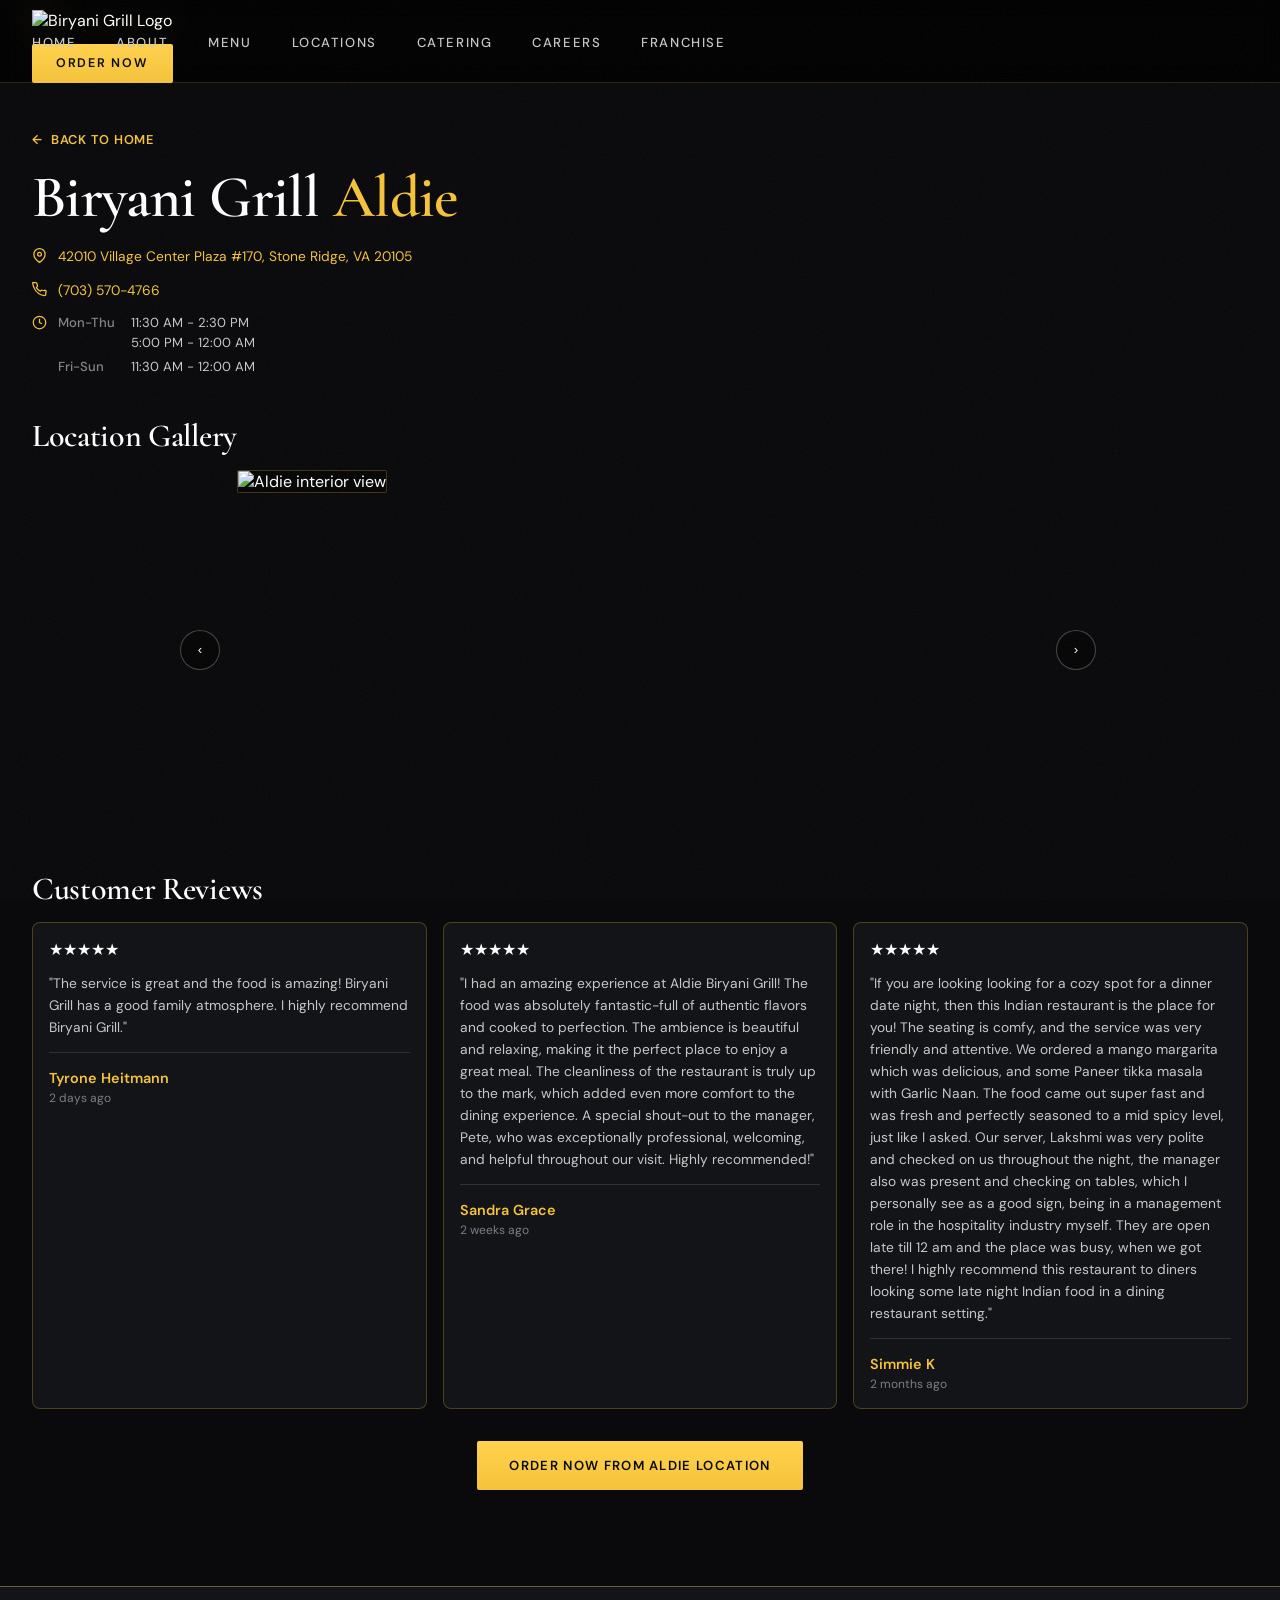
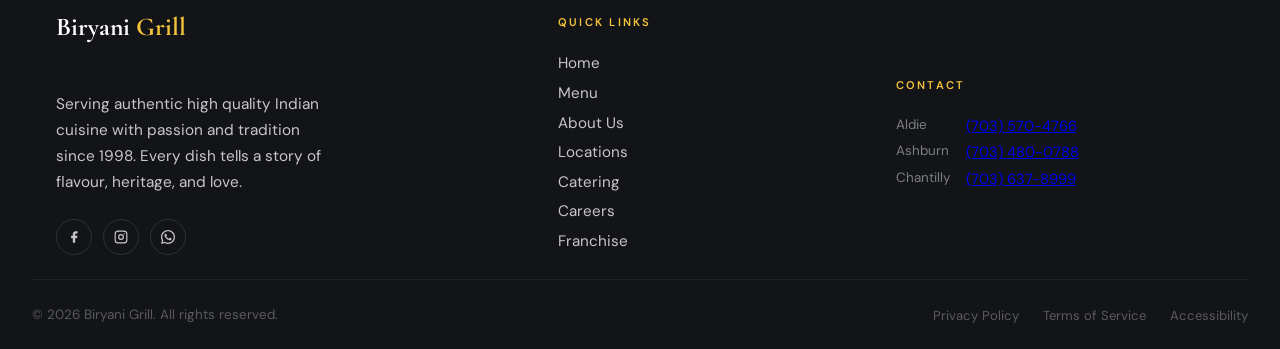
==== aldie.html @ 5bc9c01f "Add new HTML pages for About Us, Aldie, Ashburn, Chantilly, Careers, Franchise, and updated Catering" ====
<!DOCTYPE html>
<html lang="en">

<head>
  <meta charset="UTF-8" />
  <meta name="viewport" content="width=device-width, initial-scale=1.0" />
  <title>Biryani Grill Aldie | Stone Ridge, VA</title>
  <meta name="description"
    content="Visit Biryani Grill Aldie at Stone Ridge, VA. Hours, phone, gallery, and guest reviews for authentic halal Indian biryani and tandoor specialties." />

  <!-- Open Graph -->
  <meta property="og:title" content="Biryani Grill Aldie | Stone Ridge, VA" />
  <meta property="og:description"
    content="Visit Biryani Grill Aldie at Stone Ridge, VA. Hours, phone, gallery, and guest reviews for authentic halal Indian biryani and tandoor specialties." />
  <meta property="og:type" content="website" />
  <meta property="og:image"
    content="https://quseprdus1.blob.core.windows.net/kora-business-images/user-media/e6f0d2d3-84e2-43df-84f0-ff2c4bc6a031/de8c94d8-887e-4625-825f-ec262dbc28df/1777052413_bgb3vu.jpg" />
  <meta property="og:url" content="https://biryanigrill.com/aldie.html" />
  <meta property="og:site_name" content="Biryani Grill" />
  <meta property="og:locale" content="en_US" />

  <!-- Twitter -->
  <meta name="twitter:card" content="summary_large_image" />
  <meta name="twitter:title" content="Biryani Grill Aldie | Stone Ridge, VA" />
  <meta name="twitter:description"
    content="Biryani Grill Aldie — hours, phone, gallery, and reviews. Authentic halal Indian cuisine in Stone Ridge, VA." />
  <meta name="twitter:image"
    content="https://quseprdus1.blob.core.windows.net/kora-business-images/user-media/e6f0d2d3-84e2-43df-84f0-ff2c4bc6a031/de8c94d8-887e-4625-825f-ec262dbc28df/1777052413_bgb3vu.jpg" />

  <!-- Favicon (Kora media) -->
  <link rel="icon" type="image/webp"
    href="https://quseprdus1.blob.core.windows.net/kora-business-images/user-media/e6f0d2d3-84e2-43df-84f0-ff2c4bc6a031/de8c94d8-887e-4625-825f-ec262dbc28df/1777050731_bhnup9.webp" />
  <link rel="shortcut icon"
    href="https://quseprdus1.blob.core.windows.net/kora-business-images/user-media/e6f0d2d3-84e2-43df-84f0-ff2c4bc6a031/de8c94d8-887e-4625-825f-ec262dbc28df/1777050731_bhnup9.webp" />
  <link rel="apple-touch-icon"
    href="https://quseprdus1.blob.core.windows.net/kora-business-images/user-media/e6f0d2d3-84e2-43df-84f0-ff2c4bc6a031/de8c94d8-887e-4625-825f-ec262dbc28df/1777050731_bhnup9.webp" />

  <link rel="canonical" href="https://biryanigrill.com/aldie.html" />

  <link rel="preload" as="image"
    href="https://quseprdus1.blob.core.windows.net/kora-business-images/user-media/e6f0d2d3-84e2-43df-84f0-ff2c4bc6a031/de8c94d8-887e-4625-825f-ec262dbc28df/1777052413_bgb3vu.jpg" />

  <script type="application/ld+json">
  {
    "@context": "https://schema.org",
    "@type": "Restaurant",
    "name": "Biryani Grill — Aldie",
    "url": "https://biryanigrill.com/aldie.html",
    "description": "Welcome to Biryani Grill, where tradition meets taste! We are passionate about bringing the rich, diverse flavors of India to your table. Every dish is crafted with authentic spices, fresh ingredients, and a touch of love.",
    "image": "https://quseprdus1.blob.core.windows.net/kora-business-images/user-media/e6f0d2d3-84e2-43df-84f0-ff2c4bc6a031/de8c94d8-887e-4625-825f-ec262dbc28df/1777052413_bgb3vu.jpg",
    "telephone": "+1-703-570-4766",
    "address": {
      "@type": "PostalAddress",
      "streetAddress": "42010 Village Center Plaza #170",
      "addressLocality": "Stone Ridge",
      "addressRegion": "VA",
      "postalCode": "20105",
      "addressCountry": "US"
    },
    "openingHours": ["Mo-Th 11:30-14:30", "Mo-Th 17:00-00:00", "Fr-Su 11:30-00:00"],
    "servesCuisine": "Indian",
    "priceRange": "$$"
  }
  </script>

  <link rel="stylesheet" href="styles.css" />
  <script src="https://cdn.tailwindcss.com"></script>
  <script>
    tailwind.config = {
      corePlugins: { preflight: false },
      theme: { extend: {} }
    }
  </script>
</head>

<body>
  <script src="js/components.js"></script>
  <div id="page-wrapper">
    <main>
      <section class="section location-page">
        <div class="container">
          <a class="location-back-link" href="/index.html#locations">Back to Home</a>
          <h1 class="location-page-title">Biryani Grill <em>Aldie</em></h1>
          <div class="location-meta-list">
            <div class="location-detail">
              <svg viewBox="0 0 24 24" fill="none" stroke="currentColor" stroke-width="2">
                <path d="M21 10c0 7-9 13-9 13s-9-6-9-13a9 9 0 0118 0z" />
                <circle cx="12" cy="10" r="3" />
              </svg>
              <div class="location-detail-text"><a
                  href="https://www.google.com/maps/search/?api=1&query=Aldie%20Biryani%20Grill" target="_blank"
                  rel="noopener">42010 Village Center Plaza #170, Stone Ridge, VA 20105</a></div>
            </div>
            <div class="location-detail">
              <svg viewBox="0 0 24 24" fill="none" stroke="currentColor" stroke-width="2">
                <path
                  d="M22 16.92v3a2 2 0 01-2.18 2 19.79 19.79 0 01-8.63-3.07A19.5 19.5 0 013.07 8.63 19.79 19.79 0 011 1.18 2 2 0 012.96 1h3a2 2 0 012 1.72c.127.96.361 1.903.7 2.81a2 2 0 01-.45 2.11L7.09 8.91a16 16 0 006 6l1.27-1.27a2 2 0 012.11-.45c.907.339 1.85.573 2.81.7A2 2 0 0122 16.92z" />
              </svg>
              <div class="location-detail-text"><a href="tel:7035704766">(703) 570-4766</a></div>
            </div>
            <div class="location-detail">
              <svg viewBox="0 0 24 24" fill="none" stroke="currentColor" stroke-width="2">
                <circle cx="12" cy="12" r="10" />
                <polyline points="12 6 12 12 16 14" />
              </svg>
              <div class="location-detail-text">
                <div class="hours-grid">
                  <span class="day">Mon-Thu</span><span>11:30 AM - 2:30 PM<br>5:00 PM - 12:00 AM</span>
                  <span class="day">Fri-Sun</span><span>11:30 AM - 12:00 AM</span>
                </div>
              </div>
            </div>
          </div>

          <h2 class="location-section-title">Location Gallery</h2>
          <div class="location-gallery" data-gallery>
            <button class="gallery-nav prev" type="button" aria-label="Previous image">‹</button>
            <div class="gallery-track-wrap">
              <div class="gallery-track">
                <div class="gallery-slide active"><img
                    src="https://quseprdus1.blob.core.windows.net/kora-business-images/user-media/e6f0d2d3-84e2-43df-84f0-ff2c4bc6a031/de8c94d8-887e-4625-825f-ec262dbc28df/1777052413_bgb3vu.jpg"
                    alt="Aldie interior view" loading="lazy" /></div>
                <div class="gallery-slide"><img
                    src="https://quseprdus1.blob.core.windows.net/kora-business-images/user-media/e6f0d2d3-84e2-43df-84f0-ff2c4bc6a031/de8c94d8-887e-4625-825f-ec262dbc28df/1777052406_7d4lsf.jpg"
                    alt="Aldie dining area" loading="lazy" />
                </div>
                <div class="gallery-slide"><img
                    src="https://quseprdus1.blob.core.windows.net/kora-business-images/user-media/e6f0d2d3-84e2-43df-84f0-ff2c4bc6a031/de8c94d8-887e-4625-825f-ec262dbc28df/1777052421_0z4t0c.jpg"
                    alt="Aldie signature dish" loading="lazy" /></div>
              </div>
            </div>
            <button class="gallery-nav next" type="button" aria-label="Next image">›</button>
          </div>

          <h2 class="location-section-title">Customer Reviews</h2>
          <div class="location-testimonials-grid">
            <article class="location-testimonial-card">
              <div class="testimonial-stars">★★★★★</div>
              <p>"The service is great and the food is amazing! Biryani Grill has a good family atmosphere. I highly
                recommend Biryani Grill."</p>
              <div class="location-reviewer">Tyrone Heitmann</div>
              <div class="location-review-time">2 days ago</div>
            </article>
            <article class="location-testimonial-card">
              <div class="testimonial-stars">★★★★★</div>
              <p>"I had an amazing experience at Aldie Biryani Grill! The food was absolutely fantastic-full of
                authentic flavors and cooked to perfection. The ambience is beautiful and relaxing, making it the
                perfect place to enjoy a great meal. The cleanliness of the restaurant is truly up to the mark, which
                added even more comfort to the dining experience. A special shout-out to the manager, Pete, who was
                exceptionally professional, welcoming, and helpful throughout our visit. Highly recommended!"</p>
              <div class="location-reviewer">Sandra Grace</div>
              <div class="location-review-time">2 weeks ago</div>
            </article>
            <article class="location-testimonial-card">
              <div class="testimonial-stars">★★★★★</div>
              <p>"If you are looking looking for a cozy spot for a dinner date night, then this Indian restaurant is the
                place for you! The seating is comfy, and the service was very friendly and attentive. We ordered a mango
                margarita which was delicious, and some Paneer tikka masala with Garlic Naan. The food came out super
                fast and was fresh and perfectly seasoned to a mid spicy level, just like I asked. Our server, Lakshmi
                was very polite and checked on us throughout the night, the manager also was present and checking on
                tables, which I personally see as a good sign, being in a management role in the hospitality industry
                myself. They are open late till 12 am and the place was busy, when we got there! I highly recommend this
                restaurant to diners looking some late night Indian food in a dining restaurant setting."</p>
              <div class="location-reviewer">Simmie K</div>
              <div class="location-review-time">2 months ago</div>
            </article>
          </div>

          <div class="location-cta-wrap">
            <a href="https://aldie.biryanigrill.com/" target="_blank" rel="noopener" class="btn-primary">Order Now from
              Aldie Location</a>
          </div>
        </div>
      </section>
    </main>
  </div>
  <script src="js/main.js"></script>
</body>

</html>
---- styles.css ----
@import url('https://fonts.googleapis.com/css2?family=Cormorant+Garamond:ital,wght@0,300;0,400;0,500;0,600;0,700;1,400;1,600&family=DM+Sans:wght@300;400;500;600&family=Playfair+Display:ital,wght@0,700;1,500&display=swap');

/* ---- CSS Variables ---- */
:root {
  --gold: #F5C33B;
  --gold-light: #FFDB6B;
  --gold-dark: #D7A62E;
  --black: #0A0A0C;
  --black-2: #131417;
  --black-3: #1A1C20;
  --black-4: #222222;
  --black-5: #2D2D2D;
  --white: #FFFFFF;
  --white-muted: #C7C7C7;
  --white-dim: rgba(255, 255, 255, 0.12);
  --overlay: rgba(10, 10, 10, 0.72);
  --font-display: 'Cormorant Garamond', serif;
  --font-body: 'DM Sans', sans-serif;
  --transition: 0.35s cubic-bezier(0.4, 0, 0.2, 1);
  --transition-slow: 0.6s cubic-bezier(0.4, 0, 0.2, 1);
  --border-gold: 1px solid rgba(245, 195, 59, 0.25);
  --shadow-gold: 0 0 40px rgba(245, 195, 59, 0.15);
  --shadow-deep: 0 20px 60px rgba(0, 0, 0, 0.6);
}

/* ---- Base Reset ---- */
*,
*::before,
*::after {
  box-sizing: border-box;
  margin: 0;
  padding: 0;
}

html {
  scroll-behavior: smooth;
}

body {
  font-family: var(--font-body);
  background-color: var(--black);
  color: var(--white);
  overflow-x: hidden;
  -webkit-font-smoothing: antialiased;
}

/* ---- Typography ---- */
.font-display {
  font-family: var(--font-display);
}

h1,
h2,
h3,
.display {
  font-family: var(--font-display);
  font-weight: 600;
  line-height: 1.1;
  letter-spacing: -0.01em;
}

/* ---- Scrollbar ---- */
::-webkit-scrollbar {
  width: 5px;
}

::-webkit-scrollbar-track {
  background: var(--black-2);
}

::-webkit-scrollbar-thumb {
  background: var(--gold-dark);
  border-radius: 10px;
}

/* ---- Selection ---- */
::selection {
  background: var(--gold);
  color: var(--black);
}

/* ---- Grain Texture Overlay ---- */
.grain::after {
  content: '';
  position: fixed;
  inset: 0;
  pointer-events: none;
  z-index: 9999;
  opacity: 0.03;
  background-image: url("data:image/svg+xml,%3Csvg viewBox='0 0 512 512' xmlns='http://www.w3.org/2000/svg'%3E%3Cfilter id='noise'%3E%3CfeTurbulence type='fractalNoise' baseFrequency='0.85' numOctaves='4' stitchTiles='stitch'/%3E%3C/filter%3E%3Crect width='100%25' height='100%25' filter='url(%23noise)'/%3E%3C/svg%3E");
}

/* ---- Navigation ---- */
#navbar {
  position: fixed;
  top: 0;
  left: 0;
  right: 0;
  z-index: 1000;
  background: rgba(0, 0, 0, 0.8);
  border-bottom: 1px solid rgba(245, 195, 59, 0.18);
  backdrop-filter: blur(10px);
  -webkit-backdrop-filter: blur(10px);
  transition: background 0.4s ease, box-shadow 0.4s ease, border-color 0.4s ease;
}

body.scrolled #navbar {
  background: rgba(0, 0, 0, 0.92);
  box-shadow: 0 12px 24px rgba(0, 0, 0, 0.35);
  border-color: rgba(245, 195, 59, 0.3);
}

#navbar .header-inner {
  transition: padding 0.35s ease;
  padding-top: 0.6rem;
  padding-bottom: 0.6rem;
}

body.scrolled #navbar .header-inner {
  padding-top: 0.38rem;
  padding-bottom: 0.38rem;
}

.nav-logo {
  text-decoration: none;
  color: var(--white);
}

.nav-logo img,
.brand-logo {
  height: 5rem;
  width: auto;
  filter: drop-shadow(0 0 14px rgba(245, 195, 59, 0.15));
  transition: height 0.35s ease, transform 0.35s ease, filter 0.35s ease;
}

.nav-logo:hover img {
  transform: scale(1.03);
}

body.scrolled #navbar .nav-logo img,
body.scrolled #navbar .brand-logo {
  height: 3.45rem;
}

.nav-links {
  display: flex;
  align-items: center;
  gap: 2.5rem;
  list-style: none;
}

.nav-links a {
  font-family: var(--font-body);
  font-size: 0.82rem;
  font-weight: 500;
  letter-spacing: 0.12em;
  text-transform: uppercase;
  color: var(--white-muted);
  text-decoration: none;
  position: relative;
  transition: color var(--transition);
}

.nav-links a::after {
  content: '';
  position: absolute;
  bottom: -4px;
  left: 0;
  width: 0;
  height: 1px;
  background: var(--gold);
  transition: width var(--transition);
}

.nav-links a:hover,
.nav-links a.active {
  color: var(--white);
}

.nav-links a:hover::after,
.nav-links a.active::after {
  width: 100%;
}

.btn-order {
  background: linear-gradient(180deg, #FFD24D, var(--gold));
  color: var(--black);
  font-family: var(--font-body);
  font-size: 0.78rem;
  font-weight: 600;
  letter-spacing: 0.14em;
  text-transform: uppercase;
  padding: 0.7rem 1.5rem;
  border-radius: 2px;
  text-decoration: none;
  border: none;
  cursor: none;
  transition: all var(--transition);
  white-space: nowrap;
}

.btn-order:hover {
  background: linear-gradient(180deg, #FFE279, var(--gold-light));
  transform: translateY(-1px);
  box-shadow: 0 8px 24px rgba(245, 195, 59, 0.3);
}

/* Mobile Menu Toggle */
.nav-hamburger {
  display: none;
  flex-direction: column;
  gap: 5px;
  cursor: none;
  padding: 4px;
  background: none;
  border: none;
}

.nav-hamburger span {
  display: block;
  width: 24px;
  height: 1.5px;
  background: var(--white);
  transition: all var(--transition);
}

.nav-hamburger.open span:nth-child(1) {
  transform: translateY(6.5px) rotate(45deg);
}

.nav-hamburger.open span:nth-child(2) {
  opacity: 0;
}

.nav-hamburger.open span:nth-child(3) {
  transform: translateY(-6.5px) rotate(-45deg);
}

/* Mobile Drawer */
.mobile-drawer {
  position: fixed;
  top: 0;
  right: -100%;
  width: min(360px, 100%);
  height: 100dvh;
  background: var(--black-2);
  border-left: var(--border-gold);
  z-index: 999;
  transition: right var(--transition-slow);
  display: flex;
  flex-direction: column;
  padding: 6rem 2.5rem 2.5rem;
  gap: 0.2rem;
}

.mobile-drawer.open {
  right: 0;
}

.mobile-drawer .mobile-drawer-link {
  font-family: var(--font-display);
  font-size: 2rem;
  font-weight: 500;
  color: var(--white-muted);
  text-decoration: none;
  padding: 0.5rem 0;
  border-bottom: 1px solid rgba(255, 255, 255, 0.05);
  transition: color var(--transition), padding-left var(--transition);
}

.mobile-drawer .mobile-drawer-link:hover {
  color: var(--gold);
  padding-left: 0.5rem;
}

.mobile-drawer-cta {
  display: inline-flex;
  align-items: center;
  justify-content: center;
  width: 100%;
  padding: 0.75rem 1.5rem;
  border-bottom: none;
  font-family: var(--font-body);
  font-size: 0.78rem;
  font-weight: 600;
  letter-spacing: 0.14em;
  text-transform: uppercase;
  color: var(--black);
}

.mobile-drawer .mobile-drawer-cta {
  display: inline-flex !important;
}

.drawer-overlay {
  position: fixed;
  inset: 0;
  background: rgba(0, 0, 0, 0.7);
  z-index: 998;
  opacity: 0;
  pointer-events: none;
  transition: opacity var(--transition);
  backdrop-filter: blur(4px);
}

.drawer-overlay.open {
  opacity: 1;
  pointer-events: all;
}

/* ---- Buttons ---- */
.btn-primary {
  display: inline-flex;
  align-items: center;
  gap: 0.6rem;
  background: linear-gradient(180deg, #FFD24D, var(--gold));
  color: var(--black);
  font-family: var(--font-body);
  font-size: 0.82rem;
  font-weight: 600;
  letter-spacing: 0.1em;
  text-transform: uppercase;
  padding: 1rem 2rem;
  border-radius: 2px;
  text-decoration: none;
  border: none;
  cursor: none;
  transition: all var(--transition);
  position: relative;
  overflow: hidden;
}

.btn-primary::before {
  content: '';
  position: absolute;
  top: 0;
  left: -100%;
  width: 100%;
  height: 100%;
  background: linear-gradient(90deg, transparent, rgba(255, 255, 255, 0.15), transparent);
  transition: left 0.5s ease;
}

.btn-primary:hover::before {
  left: 100%;
}

.btn-primary:hover {
  background: linear-gradient(180deg, #FFE279, var(--gold-light));
  transform: translateY(-2px);
  box-shadow: 0 12px 30px rgba(245, 195, 59, 0.35);
}

.btn-outline {
  display: inline-flex;
  align-items: center;
  gap: 0.6rem;
  background: transparent;
  color: var(--white);
  font-family: var(--font-body);
  font-size: 0.82rem;
  font-weight: 500;
  letter-spacing: 0.1em;
  text-transform: uppercase;
  padding: 1rem 2rem;
  border: 1px solid rgba(255, 255, 255, 0.3);
  border-radius: 2px;
  text-decoration: none;
  cursor: none;
  transition: all var(--transition);
}

.btn-outline:hover {
  border-color: var(--gold);
  color: var(--gold);
  transform: translateY(-2px);
}

/* ---- Section Utilities ---- */
.section {
  padding: 6rem 0;
}

.container {
  width: 100%;
  max-width: 1280px;
  margin: 0 auto;
  padding: 0 2rem;
}

.container-wide {
  width: 100%;
  max-width: 1440px;
  margin: 0 auto;
  padding: 0 2rem;
}

.section-tag {
  display: inline-flex;
  align-items: center;
  gap: 0.5rem;
  font-size: 0.72rem;
  font-weight: 600;
  letter-spacing: 0.2em;
  text-transform: uppercase;
  color: var(--gold);
  margin-bottom: 1rem;
}

.section-tag::before {
  content: '';
  display: block;
  width: 24px;
  height: 1px;
  background: var(--gold);
}

.section-title {
  font-family: var(--font-display);
  font-size: clamp(2.5rem, 5vw, 4rem);
  font-weight: 600;
  line-height: 1.05;
  color: var(--white);
}

.section-title span {
  color: var(--gold);
  font-style: italic;
}

.divider-gold {
  width: 48px;
  height: 2px;
  background: linear-gradient(90deg, var(--gold), transparent);
  margin: 1.5rem 0;
}

/* ---- Hero ---- */
.hero {
  position: relative;
  height: 100dvh;
  min-height: 700px;
  display: flex;
  align-items: center;
  overflow: hidden;
}

.hero-bg {
  position: absolute;
  inset: 0;
  background: url('https://quseprdus1.blob.core.windows.net/kora-business-images/user-media/e6f0d2d3-84e2-43df-84f0-ff2c4bc6a031/de8c94d8-887e-4625-825f-ec262dbc28df/1777052531_xqxqvf.jpg') center/cover no-repeat;
  transform: scale(1.08);
  animation: heroZoom 12s ease-in-out infinite alternate;
}

.hero-bg-fallback {
  position: absolute;
  inset: 0;
  background: linear-gradient(135deg, #1a0a00 0%, #0f0500 40%, #000000 100%);
}

.hero-overlay {
  position: absolute;
  inset: 0;
  background: linear-gradient(110deg,
      rgba(10, 10, 10, 0.9) 0%,
      rgba(10, 10, 10, 0.75) 45%,
      rgba(10, 10, 10, 0.2) 100%);
}

.hero-content {
  position: relative;
  z-index: 2;
  max-width: 680px;
}

.hero-rating {
  display: inline-flex;
  align-items: center;
  gap: 0.5rem;
  background: rgba(245, 195, 59, 0.12);
  border: 1px solid rgba(245, 195, 59, 0.3);
  border-radius: 100px;
  padding: 0.4rem 0.9rem;
  font-size: 0.78rem;
  font-weight: 500;
  color: var(--gold);
  margin-bottom: 1.8rem;
  opacity: 0;
  animation: fadeUp 0.7s ease 1.2s forwards;
}

.hero-rating .stars {
  color: var(--gold);
  letter-spacing: 2px;
  font-size: 0.7rem;
}

.hero-title {
  font-family: var(--font-display);
  font-size: clamp(3.5rem, 8vw, 7rem);
  font-weight: 600;
  line-height: 1.0;
  color: var(--white);
  opacity: 0;
  animation: fadeUp 0.8s ease 1.4s forwards;
}

.hero-title em {
  font-style: italic;
  color: var(--gold);
  display: block;
  font-weight: 400;
}

.hero-desc {
  font-size: 1rem;
  color: var(--white-muted);
  line-height: 1.7;
  max-width: 480px;
  margin: 1.5rem 0 2.5rem;
  opacity: 0;
  animation: fadeUp 0.8s ease 1.6s forwards;
}

.hero-ctas {
  display: flex;
  align-items: center;
  gap: 1.2rem;
  flex-wrap: wrap;
  opacity: 0;
  animation: fadeUp 0.8s ease 1.8s forwards;
}

.hero-badges {
  display: flex;
  align-items: center;
  gap: 2rem;
  margin-top: 3.5rem;
  padding-top: 2.5rem;
  border-top: 1px solid rgba(255, 255, 255, 0.08);
  opacity: 0;
  animation: fadeUp 0.8s ease 2.0s forwards;
}

.hero-badge {
  display: flex;
  align-items: center;
  gap: 0.5rem;
  font-size: 0.78rem;
  font-weight: 500;
  letter-spacing: 0.05em;
  color: var(--white-muted);
}

.hero-badge svg {
  color: var(--gold);
  width: 16px;
  height: 16px;
  flex-shrink: 0;
}

.hero-scroll {
  position: absolute;
  bottom: 2.5rem;
  left: 50%;
  transform: translateX(-50%);
  z-index: 2;
  display: flex;
  flex-direction: column;
  align-items: center;
  gap: 0.4rem;
  opacity: 0;
  animation: fadeIn 0.8s ease 2.4s forwards;
}

.hero-scroll span {
  font-size: 0.65rem;
  letter-spacing: 0.2em;
  text-transform: uppercase;
  color: rgba(255, 255, 255, 0.3);
}

.scroll-line {
  width: 1px;
  height: 48px;
  background: linear-gradient(to bottom, rgba(245, 195, 59, 0.8), transparent);
  animation: scrollPulse 2s ease infinite;
}

@keyframes scrollPulse {

  0%,
  100% {
    opacity: 0.5;
    transform: scaleY(1);
  }

  50% {
    opacity: 1;
    transform: scaleY(1.2);
  }
}

@keyframes heroZoom {
  from {
    transform: scale(1.08);
  }

  to {
    transform: scale(1.0);
  }
}

@keyframes fadeUp {
  from {
    opacity: 0;
    transform: translateY(30px);
  }

  to {
    opacity: 1;
    transform: translateY(0);
  }
}

@keyframes fadeIn {
  from {
    opacity: 0;
  }

  to {
    opacity: 1;
  }
}

/* ---- Marquee Strip ---- */
.marquee-strip {
  background: var(--gold);
  overflow: hidden;
  padding: 0.75rem 0;
}

.marquee-track {
  display: flex;
  gap: 4rem;
  width: max-content;
  animation: marqueeScroll 28s linear infinite;
}

.marquee-item {
  display: flex;
  align-items: center;
  gap: 0.8rem;
  font-family: var(--font-display);
  font-size: 1rem;
  font-weight: 600;
  color: var(--black);
  white-space: nowrap;
  letter-spacing: 0.05em;
  text-transform: uppercase;
}

.marquee-dot {
  width: 5px;
  height: 5px;
  background: var(--black);
  border-radius: 50%;
  opacity: 0.4;
}

@keyframes marqueeScroll {
  from {
    transform: translateX(0);
  }

  to {
    transform: translateX(-50%);
  }
}

/* ---- About / Story Section ---- */
.about-grid {
  display: grid;
  grid-template-columns: 1fr 1fr;
  gap: 5rem;
  align-items: center;
}

.about-visual {
  position: relative;
}

.about-img-main {
  width: 100%;
  aspect-ratio: 4/3;
  object-fit: cover;
  border-radius: 2px;
  border: var(--border-gold);
  box-shadow: var(--shadow-deep);
  display: block;
}

.about-feature-card {
  position: absolute;
  bottom: 1rem;
  left: 1rem;
  right: 1rem;
  background: rgba(19, 20, 23, 0.94);
  border: var(--border-gold);
  border-radius: 2px;
  padding: 0.95rem 1rem;
}

.about-feature-title {
  color: var(--gold);
  font-size: 0.9rem;
  font-weight: 600;
  margin-bottom: 0.35rem;
  letter-spacing: 0.03em;
}

.about-feature-card p {
  color: var(--white-muted);
  font-size: 0.76rem;
  line-height: 1.55;
}

.about-stats {
  display: grid;
  grid-template-columns: repeat(3, minmax(0, 1fr));
  gap: 0.7rem;
  max-width: 350px;
  margin-top: 2rem;
}

.about-stat-item {
  background: var(--black-3);
  border: 1px solid rgba(255, 255, 255, 0.08);
  border-radius: 2px;
  padding: 0.9rem 0.45rem 0.8rem;
  text-align: center;
  transition: border-color var(--transition), transform var(--transition);
}

.about-stat-item:hover {
  border-color: rgba(245, 195, 59, 0.45);
  transform: translateY(-1px);
}

.about-stat-value {
  color: var(--gold);
  font-size: 1.25rem;
  font-weight: 700;
  line-height: 1.15;
  font-family: var(--font-display);
}

.about-stat-label {
  margin-top: 0.35rem;
  color: rgba(255, 255, 255, 0.5);
  font-size: 0.66rem;
  letter-spacing: 0.12em;
  text-transform: uppercase;
  font-weight: 600;
}

.about-text p {
  color: var(--white-muted);
  line-height: 1.8;
  font-size: 0.97rem;
  margin-bottom: 1.2rem;
}

/* ---- Signature Menu Preview ---- */
.signature-menu-group {
  margin-top: 2.4rem;
}

.signature-menu-heading {
  text-align: center;
  font-family: var(--font-display);
  color: var(--gold);
  font-size: clamp(1.5rem, 2.5vw, 2rem);
  margin-bottom: 1rem;
}

.signature-menu-grid {
  display: grid;
  grid-template-columns: repeat(3, minmax(0, 1fr));
  gap: 1rem;
}

.signature-menu-card {
  background: linear-gradient(165deg, rgba(26, 28, 32, 0.96) 0%, rgba(19, 20, 23, 0.98) 100%);
  border: 1px solid rgba(255, 255, 255, 0.1);
  border-radius: 10px;
  padding: 1rem 1rem 0.95rem;
  position: relative;
  overflow: hidden;
  transition: border-color var(--transition), transform var(--transition), box-shadow var(--transition), filter var(--transition);
}

.signature-menu-card:hover {
  border-color: rgba(245, 195, 59, 0.42);
  transform: translateY(-3px);
  box-shadow: 0 14px 28px rgba(0, 0, 0, 0.34);
  filter: brightness(1.02);
}

.signature-menu-card::after {
  content: "";
  position: absolute;
  inset: 0;
  pointer-events: none;
  background: radial-gradient(circle at 0% 0%, rgba(245, 195, 59, 0.07), transparent 48%);
}

.signature-menu-card::before {
  content: "";
  position: absolute;
  top: -90%;
  left: -20%;
  width: 75%;
  height: 280%;
  transform: rotate(22deg);
  background: linear-gradient(90deg, transparent, rgba(255, 234, 168, 0.11), transparent);
  transition: left 0.7s ease;
  pointer-events: none;
}

.signature-menu-card:hover::before {
  left: 125%;
}

.signature-menu-top {
  display: flex;
  align-items: flex-start;
  justify-content: space-between;
  gap: 0.75rem;
  margin-bottom: 0.5rem;
}

.signature-menu-title {
  font-family: var(--font-body);
  font-size: 1.03rem;
  font-weight: 800;
  letter-spacing: 0.01em;
  line-height: 1.35;
  color: var(--white);
}

.signature-menu-desc {
  color: rgba(255, 255, 255, 0.72);
  font-size: 0.84rem;
  font-weight: 500;
  line-height: 1.6;
}

.signature-badges {
  display: flex;
  align-items: center;
  gap: 0.35rem;
  flex-wrap: wrap;
  justify-content: flex-end;
}

.signature-badge {
  display: inline-flex;
  align-items: center;
  gap: 0.25rem;
  padding: 0.14rem 0.46rem;
  border-radius: 999px;
  font-size: 0.6rem;
  font-weight: 800;
  letter-spacing: 0.08em;
  text-transform: uppercase;
  white-space: nowrap;
  border: 1px solid transparent;
}

.signature-badge::before {
  content: "";
  width: 10px;
  height: 10px;
  display: inline-block;
  background-color: currentColor;
  flex-shrink: 0;
}

.signature-badge.popular {
  color: #2a1d00;
  background: linear-gradient(180deg, #ffe279, #f5c33b);
  border-color: rgba(245, 195, 59, 0.85);
}

.signature-badge.popular::before {
  -webkit-mask: url("data:image/svg+xml,%3Csvg xmlns='http://www.w3.org/2000/svg' fill='none' viewBox='0 0 24 24' stroke='black' stroke-width='2'%3E%3Cpath stroke-linecap='round' stroke-linejoin='round' d='M11.049 2.927c.3-.921 1.603-.921 1.902 0l2.06 6.338a1 1 0 00.95.69h6.663c.969 0 1.371 1.24.588 1.81l-5.39 3.916a1 1 0 00-.364 1.118l2.06 6.338c.3.921-.755 1.688-1.54 1.118l-5.39-3.916a1 1 0 00-1.176 0l-5.39 3.916c-.784.57-1.838-.197-1.539-1.118l2.06-6.338a1 1 0 00-.364-1.118L.788 11.765c-.783-.57-.38-1.81.588-1.81h6.662a1 1 0 00.951-.69l2.06-6.338z'/%3E%3C/svg%3E") center / contain no-repeat;
  mask: url("data:image/svg+xml,%3Csvg xmlns='http://www.w3.org/2000/svg' fill='none' viewBox='0 0 24 24' stroke='black' stroke-width='2'%3E%3Cpath stroke-linecap='round' stroke-linejoin='round' d='M11.049 2.927c.3-.921 1.603-.921 1.902 0l2.06 6.338a1 1 0 00.95.69h6.663c.969 0 1.371 1.24.588 1.81l-5.39 3.916a1 1 0 00-.364 1.118l2.06 6.338c.3.921-.755 1.688-1.54 1.118l-5.39-3.916a1 1 0 00-1.176 0l-5.39 3.916c-.784.57-1.838-.197-1.539-1.118l2.06-6.338a1 1 0 00-.364-1.118L.788 11.765c-.783-.57-.38-1.81.588-1.81h6.662a1 1 0 00.951-.69l2.06-6.338z'/%3E%3C/svg%3E") center / contain no-repeat;
}

.signature-badge.spicy {
  color: #ff9a9a;
  background: rgba(233, 76, 76, 0.14);
  border-color: rgba(233, 76, 76, 0.45);
}

.signature-badge.spicy::before {
  -webkit-mask: url("data:image/svg+xml,%3Csvg xmlns='http://www.w3.org/2000/svg' fill='none' viewBox='0 0 24 24' stroke='black' stroke-width='2'%3E%3Cpath stroke-linecap='round' stroke-linejoin='round' d='M12 3c0 3-2 4-2 6a4 4 0 108 0c0-2-2-3-2-6m-4 8c0 2-1 3-1 4a3 3 0 006 0c0-1-1-2-1-4'/%3E%3C/svg%3E") center / contain no-repeat;
  mask: url("data:image/svg+xml,%3Csvg xmlns='http://www.w3.org/2000/svg' fill='none' viewBox='0 0 24 24' stroke='black' stroke-width='2'%3E%3Cpath stroke-linecap='round' stroke-linejoin='round' d='M12 3c0 3-2 4-2 6a4 4 0 108 0c0-2-2-3-2-6m-4 8c0 2-1 3-1 4a3 3 0 006 0c0-1-1-2-1-4'/%3E%3C/svg%3E") center / contain no-repeat;
}

.signature-badge.veg {
  color: #64d692;
  background: rgba(74, 222, 128, 0.16);
  border-color: rgba(74, 222, 128, 0.35);
}

.signature-badge.veg::before {
  -webkit-mask: url("data:image/svg+xml,%3Csvg xmlns='http://www.w3.org/2000/svg' fill='none' viewBox='0 0 24 24' stroke='black' stroke-width='2'%3E%3Cpath stroke-linecap='round' stroke-linejoin='round' d='M5 19c7 0 14-7 14-14-7 0-14 7-14 14zm0 0c2-2 4-3 7-4'/%3E%3C/svg%3E") center / contain no-repeat;
  mask: url("data:image/svg+xml,%3Csvg xmlns='http://www.w3.org/2000/svg' fill='none' viewBox='0 0 24 24' stroke='black' stroke-width='2'%3E%3Cpath stroke-linecap='round' stroke-linejoin='round' d='M5 19c7 0 14-7 14-14-7 0-14 7-14 14zm0 0c2-2 4-3 7-4'/%3E%3C/svg%3E") center / contain no-repeat;
}

/* ---- Locations Section ---- */
.locations-grid {
  display: grid;
  grid-template-columns: repeat(3, 1fr);
  gap: 1px;
  background: rgba(255, 255, 255, 0.06);
}

.location-card {
  background: var(--black-2);
  padding: 2.5rem 2rem;
  transition: background var(--transition);
  position: relative;
  overflow: hidden;
}

.location-card::before {
  content: '';
  position: absolute;
  bottom: 0;
  left: 0;
  right: 0;
  height: 2px;
  background: linear-gradient(90deg, transparent, var(--gold), transparent);
  transform: scaleX(0);
  transition: transform var(--transition-slow);
}

.location-card:hover {
  background: var(--black-3);
}

.location-card:hover::before {
  transform: scaleX(1);
}

.location-name {
  font-family: var(--font-display);
  font-size: 1.8rem;
  font-weight: 600;
  margin-bottom: 1.5rem;
  color: var(--white);
}

.location-detail {
  display: flex;
  align-items: flex-start;
  gap: 0.7rem;
  margin-bottom: 1rem;
}

.location-detail svg {
  width: 15px;
  height: 15px;
  color: var(--gold);
  flex-shrink: 0;
  margin-top: 2px;
}

.location-detail-text {
  font-size: 0.86rem;
  color: var(--white-muted);
  line-height: 1.5;
}

.location-detail-text a {
  color: var(--gold);
  text-decoration: none;
  transition: opacity var(--transition);
}

.location-detail-text a:hover {
  opacity: 0.8;
}

.hours-grid {
  display: grid;
  grid-template-columns: auto 1fr;
  gap: 0.3rem 1rem;
  font-size: 0.82rem;
  color: var(--white-muted);
}

.hours-grid .day {
  font-weight: 500;
  color: rgba(255, 255, 255, 0.5);
}

.location-btns {
  display: flex;
  flex-direction: column;
  gap: 0.7rem;
  margin-top: 2rem;
}

.btn-location-primary {
  display: block;
  text-align: center;
  background: var(--gold);
  color: var(--black);
  font-size: 0.78rem;
  font-weight: 600;
  letter-spacing: 0.1em;
  text-transform: uppercase;
  padding: 0.8rem 1rem;
  text-decoration: none;
  border-radius: 1px;
  transition: all var(--transition);
}

.btn-location-primary:hover {
  background: var(--gold-light);
}

.btn-location-outline {
  display: block;
  text-align: center;
  background: transparent;
  color: var(--white-muted);
  font-size: 0.78rem;
  font-weight: 500;
  letter-spacing: 0.1em;
  text-transform: uppercase;
  padding: 0.75rem 1rem;
  text-decoration: none;
  border: 1px solid rgba(255, 255, 255, 0.12);
  border-radius: 1px;
  transition: all var(--transition);
}

.btn-location-outline:hover {
  border-color: var(--gold);
  color: var(--gold);
}

/* ---- Footer ---- */
#footer {
  background: var(--black-2);
  border-top: 1px solid rgba(245, 195, 59, 0.426);
}

.footer-main {
  padding: 1.5rem;
  display: grid;
  grid-template-columns: 1.6fr 1fr 1.2fr;
  align-items: center;
  justify-content: center;
  gap: 4rem;
}

.footer-brand {
  min-height: 60px;
}

.footer-logo-img {
  height: 100px;
  width: auto;
  opacity: 0.9;
  display: block;
}

.footer-logo-fallback {
  display: none;
  font-family: var(--font-display);
  font-size: 1.6rem;
  font-weight: 700;
  color: var(--white);
}

.footer-logo-fallback span {
  color: var(--gold);
}

.footer-brand-desc {
  font-size: 0.96rem;
  color: var(--white-muted);
  line-height: 1.7;
  margin: 1.2rem 0 1.5rem;
  max-width: 280px;
}

.footer-social {
  display: flex;
  gap: 0.7rem;
}

.social-btn {
  width: 36px;
  height: 36px;
  border: 1px solid rgba(255, 255, 255, 0.12);
  border-radius: 50%;
  display: flex;
  align-items: center;
  justify-content: center;
  color: var(--white-muted);
  text-decoration: none;
  transition: all var(--transition);
  cursor: none;
}

.social-btn svg {
  width: 14px;
  height: 14px;
}

.social-btn:hover {
  border-color: var(--gold);
  color: var(--gold);
  background: rgba(245, 195, 59, 0.1);
}

.footer-heading {
  font-family: var(--font-body);
  font-size: 0.7rem;
  font-weight: 600;
  letter-spacing: 0.2em;
  text-transform: uppercase;
  color: var(--gold);
  margin-bottom: 1.5rem;
}

.footer-links {
  list-style: none;
  display: flex;
  flex-direction: column;
  gap: 0.6rem;
}

.footer-links a {
  font-size: 0.95rem;
  color: var(--white-muted);
  text-decoration: none;
  transition: color var(--transition), padding-left var(--transition);
  display: block;
}

.footer-links a:hover {
  color: var(--gold);
  padding-left: 4px;
}

.footer-hours {
  display: grid;
  grid-template-columns: auto 1fr;
  gap: 0.4rem 1rem;
  font-size: 0.92rem;
  color: var(--white-muted);
}

.footer-hours .day {
  color: rgba(255, 255, 255, 0.45);
  font-size: 0.84rem;
}

.footer-bottom {
  border-top: 1px solid rgba(255, 255, 255, 0.06);
  padding: 1.5rem 0;
  display: flex;
  align-items: center;
  justify-content: space-between;
  flex-wrap: wrap;
  gap: 1rem;
}

.footer-bottom p {
  font-size: 0.84rem;
  color: rgba(255, 255, 255, 0.3);
}

.footer-bottom-links {
  display: flex;
  gap: 1.5rem;
  list-style: none;
}

.footer-bottom-links a {
  font-size: 0.82rem;
  color: rgba(255, 255, 255, 0.3);
  text-decoration: none;
  transition: color var(--transition);
}

.footer-bottom-links a:hover {
  color: var(--gold);
}

/* Sticky footer layout */
#page-wrapper {
  min-height: 100dvh;
  display: flex;
  flex-direction: column;
}

main {
  flex: 1;
}

/* ---- Form Styles ---- */
.form-group {
  margin-bottom: 1.5rem;
}

.form-label {
  display: block;
  font-size: 0.75rem;
  font-weight: 600;
  letter-spacing: 0.1em;
  text-transform: uppercase;
  color: var(--white-muted);
  margin-bottom: 0.5rem;
}

.form-control {
  width: 100%;
  background: var(--black-4);
  border: 1px solid rgba(255, 255, 255, 0.1);
  border-radius: 2px;
  padding: 0.9rem 1rem;
  font-family: var(--font-body);
  font-size: 0.9rem;
  color: var(--white);
  transition: border-color var(--transition), box-shadow var(--transition);
  outline: none;
}

.form-control::placeholder {
  color: rgba(255, 255, 255, 0.25);
}

.form-control:focus {
  border-color: var(--gold);
  box-shadow: 0 0 0 3px rgba(245, 195, 59, 0.1);
}

select.form-control {
  cursor: none;
  appearance: none;
  background-image: url("data:image/svg+xml,%3Csvg xmlns='http://www.w3.org/2000/svg' fill='none' viewBox='0 0 24 24' stroke='rgba(255,255,255,0.3)' stroke-width='2'%3E%3Cpath d='M19 9l-7 7-7-7'/%3E%3C/svg%3E");
  background-repeat: no-repeat;
  background-position: right 1rem center;
  background-size: 16px;
  padding-right: 2.5rem;
}

textarea.form-control {
  resize: vertical;
  min-height: 130px;
}

.form-row {
  display: grid;
  grid-template-columns: 1fr 1fr;
  gap: 1rem;
}

/* ---- Scroll Animations ---- */
.reveal {
  opacity: 0;
  transform: translateY(30px);
  transition: opacity 0.7s ease, transform 0.7s ease;
}

.reveal.visible {
  opacity: 1;
  transform: translateY(0);
}

.reveal-left {
  opacity: 0;
  transform: translateX(-40px);
  transition: opacity 0.7s ease, transform 0.7s ease;
}

.reveal-left.visible {
  opacity: 1;
  transform: translateX(0);
}

.reveal-right {
  opacity: 0;
  transform: translateX(40px);
  transition: opacity 0.7s ease, transform 0.7s ease;
}

.reveal-right.visible {
  opacity: 1;
  transform: translateX(0);
}

.delay-1 {
  transition-delay: 0.1s !important;
}

.delay-2 {
  transition-delay: 0.2s !important;
}

.delay-3 {
  transition-delay: 0.3s !important;
}

/* ---- Responsive ---- */
@media (max-width: 1024px) {
  .locations-grid {
    grid-template-columns: repeat(2, 1fr);
    background: transparent;
    gap: 1rem;
  }

  .locations-grid .location-card {
    border: 1px solid rgba(255, 255, 255, 0.08);
  }

  .locations-grid .location-card:last-child {
    grid-column: 1 / -1;
    max-width: min(560px, 100%);
    width: 100%;
    justify-self: center;
  }

  .signature-menu-grid {
    grid-template-columns: repeat(2, minmax(0, 1fr));
  }

  .footer-main {
    grid-template-columns: 1fr 1fr;
    gap: 2.5rem;
  }

  .about-grid {
    gap: 3rem;
  }
}

@media (max-width: 910px) {

  .nav-links,
  .btn-order {
    display: none;
  }

  .nav-hamburger {
    display: flex;
  }
}

@media (max-width: 768px) {

  .about-grid {
    grid-template-columns: 1fr;
  }

  .about-feature-card {
    position: static;
    margin-top: 0.8rem;
  }

  .locations-grid {
    grid-template-columns: 1fr;
  }

  .signature-menu-grid {
    grid-template-columns: 1fr;
  }

  .footer-main {
    grid-template-columns: 1fr;
    gap: 2rem;
  }

  .form-row {
    grid-template-columns: 1fr;
  }

  #navbar .header-inner {
    padding-left: 1.5rem;
    padding-right: 1.5rem;
  }

  .container {
    padding: 0 1.25rem;
  }

  .section {
    padding: 4rem 0;
  }
}

/* ---- Location Detail Pages ---- */
.location-page {
  padding-top: 8rem;
}

.location-back-link {
  display: inline-flex;
  align-items: center;
  gap: 0.5rem;
  color: var(--gold);
  text-decoration: none;
  font-size: 0.8rem;
  font-weight: 600;
  letter-spacing: 0.06em;
  text-transform: uppercase;
}

.location-back-link::before {
  content: "←";
}

.location-page-title {
  margin-top: 1rem;
  font-size: clamp(2.3rem, 5vw, 3.7rem);
}

.location-page-title em {
  color: var(--gold);
  font-style: normal;
}

.location-meta-list {
  margin-top: 1rem;
}

.location-meta-list .location-detail {
  margin-bottom: 0.8rem;
}

.location-meta-list .location-detail:last-child {
  margin-bottom: 0;
}

.location-meta-list a {
  color: var(--gold);
  text-decoration: none;
}

.location-section-title {
  margin-top: 2.6rem;
  margin-bottom: 1rem;
  font-size: 2rem;
  font-family: var(--font-display);
}

.location-gallery {
  display: grid;
  grid-template-columns: 44px 1fr 44px;
  gap: 0.8rem;
  align-items: center;
  max-width: 920px;
  margin: 0 auto;
}

.gallery-track-wrap {
  overflow: hidden;
}

.gallery-track {
  position: relative;
  height: 360px;
}

.gallery-slide {
  position: absolute;
  inset: 0;
  opacity: 0;
  transform: translateX(24px) scale(0.985);
  transition: opacity 0.55s ease, transform 0.55s ease;
  pointer-events: none;
}

.gallery-slide.active {
  opacity: 1;
  transform: translateX(0) scale(1);
  pointer-events: auto;
}

.gallery-slide img {
  width: 100%;
  height: 360px;
  object-fit: contain;
  background: rgba(0, 0, 0, 0.4);
  border: var(--border-gold);
  border-radius: 2px;
}

.gallery-nav {
  width: 40px;
  height: 40px;
  border-radius: 50%;
  border: 1px solid rgba(255, 255, 255, 0.25);
  background: rgba(0, 0, 0, 0.4);
  color: var(--white);
  cursor: none;
  transition: all var(--transition);
}

.gallery-nav:hover {
  border-color: var(--gold);
  color: var(--gold);
}

.location-testimonials-grid {
  display: grid;
  grid-template-columns: repeat(3, 1fr);
  gap: 1rem;
}

.location-testimonial-card {
  background: var(--black-2);
  border: var(--border-gold);
  border-radius: 8px;
  padding: 1rem;
}

.location-testimonial-card p {
  color: var(--white-muted);
  line-height: 1.6;
  font-size: 0.86rem;
  margin: 0.7rem 0 1rem;
  border-bottom: 1px solid rgba(255, 255, 255, 0.12);
  padding-bottom: 0.9rem;
}

.location-reviewer {
  color: var(--gold);
  font-weight: 600;
  font-size: 0.9rem;
}

.location-review-time {
  color: rgba(255, 255, 255, 0.45);
  font-size: 0.75rem;
  margin-top: 0.2rem;
}

.location-cta-wrap {
  margin-top: 2rem;
  text-align: center;
}

/* ---- Location Menu Modal ---- */
.location-modal-backdrop {
  position: fixed;
  inset: 0;
  z-index: 1200;
  background: rgba(0, 0, 0, 0.72);
  display: none;
  align-items: center;
  justify-content: center;
  padding: 1.25rem;
}

.location-modal-backdrop.open {
  display: flex;
}

.location-modal-card {
  width: min(520px, 100%);
  background: var(--black-2);
  border: var(--border-gold);
  border-radius: 8px;
  padding: 1.4rem 1.3rem 1.3rem;
  position: relative;
}

.location-modal-close {
  position: absolute;
  top: 0.45rem;
  right: 0.65rem;
  background: transparent;
  border: none;
  color: var(--white-muted);
  font-size: 1.9rem;
  line-height: 1;
  cursor: pointer;
}

.location-modal-title {
  font-family: var(--font-display);
  font-size: clamp(1.8rem, 3vw, 2.2rem);
  margin-bottom: 0.4rem;
}

.location-modal-title em {
  color: var(--gold);
  font-style: normal;
}

.location-modal-subtitle {
  color: var(--white-muted);
  font-size: 0.92rem;
  margin-bottom: 1rem;
}

.location-modal-actions {
  display: grid;
  gap: 0.65rem;
}

.location-modal-actions .btn-outline {
  justify-content: center;
  width: 100%;
}

/* ---- Careers Page ---- */
.careers-grid {
  margin-top: 1.5rem;
  display: grid;
  grid-template-columns: repeat(3, minmax(0, 1fr));
  gap: 1rem;
}

.career-card {
  background: var(--black-2);
  border: var(--border-gold);
  border-radius: 10px;
  padding: 1.2rem 1.1rem;
  display: flex;
  flex-direction: column;
  gap: 0.3rem;
}

.career-chip {
  display: inline-flex;
  align-items: center;
  gap: 0.4rem;
  background: rgba(245, 195, 59, 0.16);
  border: 1px solid rgba(245, 195, 59, 0.35);
  color: var(--gold);
  font-size: 0.72rem;
  font-weight: 700;
  letter-spacing: 0.08em;
  text-transform: uppercase;
  padding: 0.25rem 0.55rem;
  border-radius: 999px;
  margin-bottom: 0.4rem;
}

.career-chip-icon {
  font-size: 0.7rem;
  line-height: 1;
}

.career-title {
  font-family: var(--font-display);
  font-size: 1.75rem;
  line-height: 1.2;
  margin-bottom: 0.3rem;
}

.career-desc {
  color: var(--white-muted);
  font-size: 0.92rem;
  line-height: 1.72;
  margin-bottom: 0.2rem;
}

.career-meta {
  color: rgba(255, 255, 255, 0.86);
  font-size: 0.9rem;
  margin-top: 0.3rem;
  display: flex;
  align-items: center;
  gap: 0.4rem;
}

.career-meta-icon {
  color: var(--gold);
  font-size: 0.84rem;
  line-height: 1;
  flex-shrink: 0;
}

.career-subtitle {
  margin-top: 0.8rem;
  color: var(--gold);
  font-size: 0.9rem;
  letter-spacing: 0.06em;
  text-transform: uppercase;
  display: flex;
  align-items: center;
  gap: 0.4rem;
}

.career-list {
  margin-top: 0.5rem;
  padding-left: 1.05rem;
  color: var(--white-muted);
  font-size: 0.89rem;
  line-height: 1.72;
}

.career-list li {
  margin-bottom: 0.3rem;
}

@media (max-width: 1024px) {
  .careers-grid {
    grid-template-columns: 1fr 1fr;
  }
}

@media (max-width: 768px) {
  .careers-grid {
    grid-template-columns: 1fr;
  }
}

@media (max-width: 1024px) {
  .location-testimonials-grid {
    grid-template-columns: 1fr 1fr;
  }
}

@media (max-width: 768px) {
  .location-gallery {
    grid-template-columns: 1fr;
  }

  .gallery-track {
    height: 260px;
  }

  .gallery-slide img {
    height: 260px;
  }

  .gallery-nav {
    display: none;
  }

  .location-testimonials-grid {
    grid-template-columns: 1fr;
  }
}

/* ---- Spice ornament ---- */
.spice-ornament {
  position: absolute;
  opacity: 0.04;
  pointer-events: none;
  user-select: none;
  font-size: 22rem;
  filter: blur(1px);
  color: var(--gold);
}

/* Disable custom cursor system */
.custom-cursor,
.custom-cursor-follower {
  display: none !important;
}

* {
  cursor: auto !important;
}

a,
button,
[role="button"],
input[type="button"],
input[type="submit"],
input[type="reset"],
select,
summary,
label[for] {
  cursor: pointer !important;
}
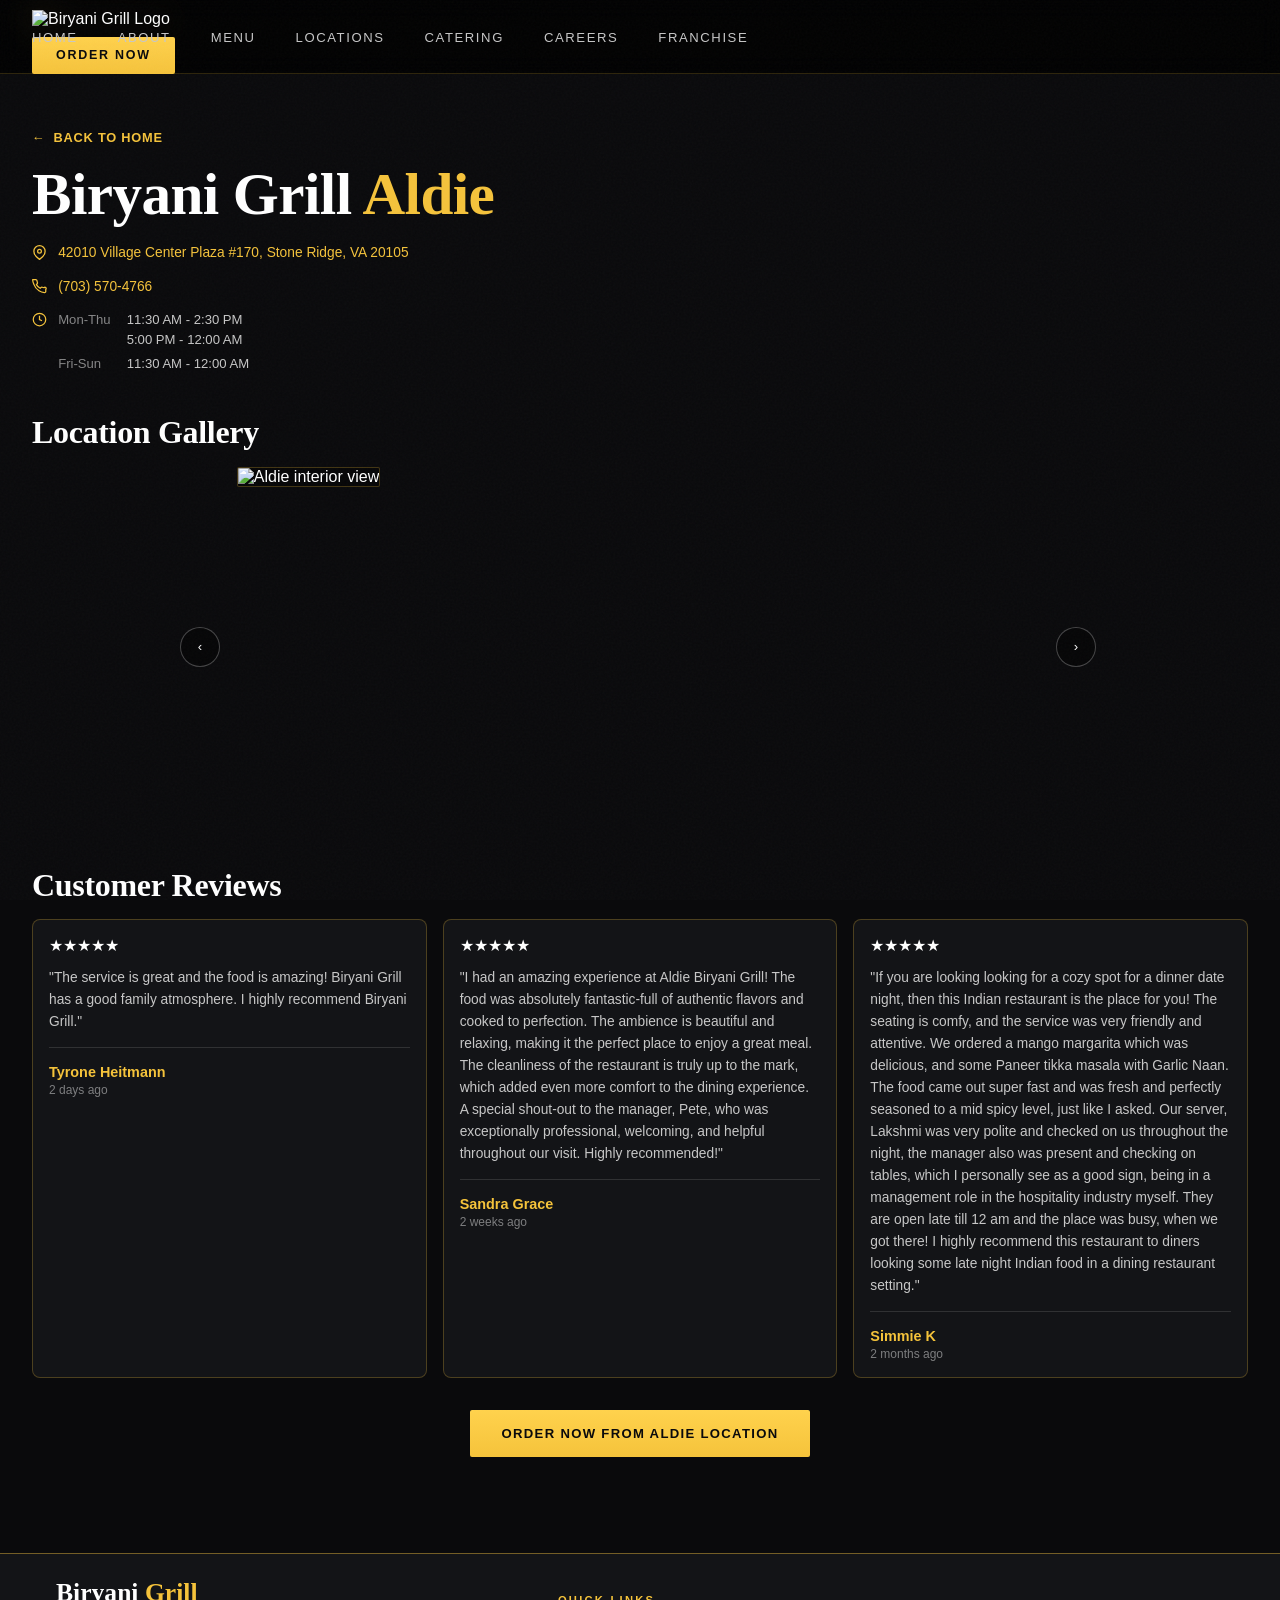
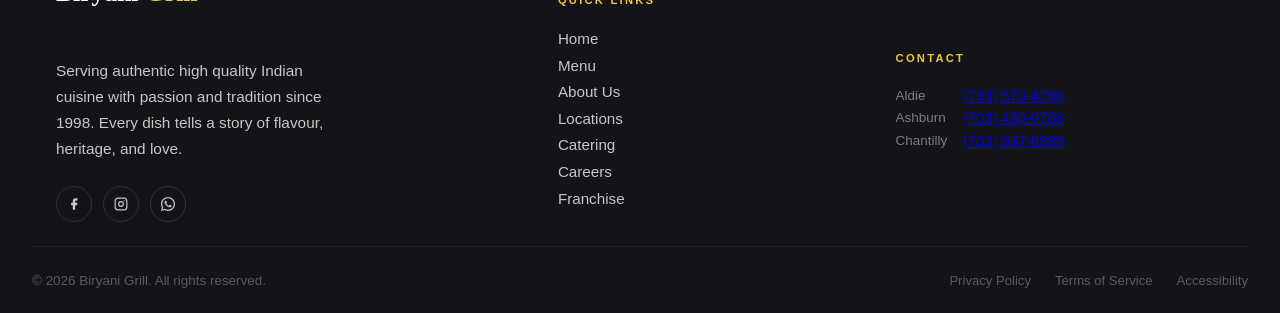
==== commit 0d89abc6: "Add Kora font integration across multiple HTML files and update CSS for font handling. Ensure consis" ====
--- a/aldie.html
+++ b/aldie.html
@@ -63,6 +63,7 @@
   }
   </script>
 
+<!-- kora:fonts --><!-- /kora:fonts -->
   <link rel="stylesheet" href="styles.css" />
   <script src="https://cdn.tailwindcss.com"></script>
   <script>
--- a/styles.css
+++ b/styles.css
@@ -1,4 +1,3 @@
-@import url('https://fonts.googleapis.com/css2?family=Cormorant+Garamond:ital,wght@0,300;0,400;0,500;0,600;0,700;1,400;1,600&family=DM+Sans:wght@300;400;500;600&family=Playfair+Display:ital,wght@0,700;1,500&display=swap');
 
 /* ---- CSS Variables ---- */
 :root {
@@ -14,8 +13,8 @@
   --white-muted: #C7C7C7;
   --white-dim: rgba(255, 255, 255, 0.12);
   --overlay: rgba(10, 10, 10, 0.72);
-  --font-display: 'Cormorant Garamond', serif;
-  --font-body: 'DM Sans', sans-serif;
+  --font-display: var(--kora-font-heading, 'Cormorant Garamond'), serif;
+  --font-body: var(--kora-font-body, 'DM Sans'), sans-serif;
   --transition: 0.35s cubic-bezier(0.4, 0, 0.2, 1);
   --transition-slow: 0.6s cubic-bezier(0.4, 0, 0.2, 1);
   --border-gold: 1px solid rgba(245, 195, 59, 0.25);
@@ -1789,4 +1788,40 @@
 summary,
 label[for] {
   cursor: pointer !important;
-}+}
+
+/* ---- Kora public forms (status + reCAPTCHA) ---- */
+.form-status {
+  margin: 0.35rem 0 0;
+  min-height: 1.25rem;
+  display: none;
+  font-size: 0.9rem;
+}
+
+.form-status.is-visible {
+  display: block;
+}
+
+.form-status--neutral {
+  color: var(--white-muted);
+}
+
+.form-status--success {
+  color: #86efac;
+}
+
+.form-status--error {
+  color: #fca5a5;
+}
+
+.g-recaptcha {
+  transform-origin: left top;
+}
+
+@media (max-width: 420px) {
+  .g-recaptcha {
+    transform: scale(0.92);
+  }
+}
+/* Kora fonts: the site's own Google import never asked for optical sizing (DM Sans), so keep the look it was approved with. */
+html { font-optical-sizing: none; }
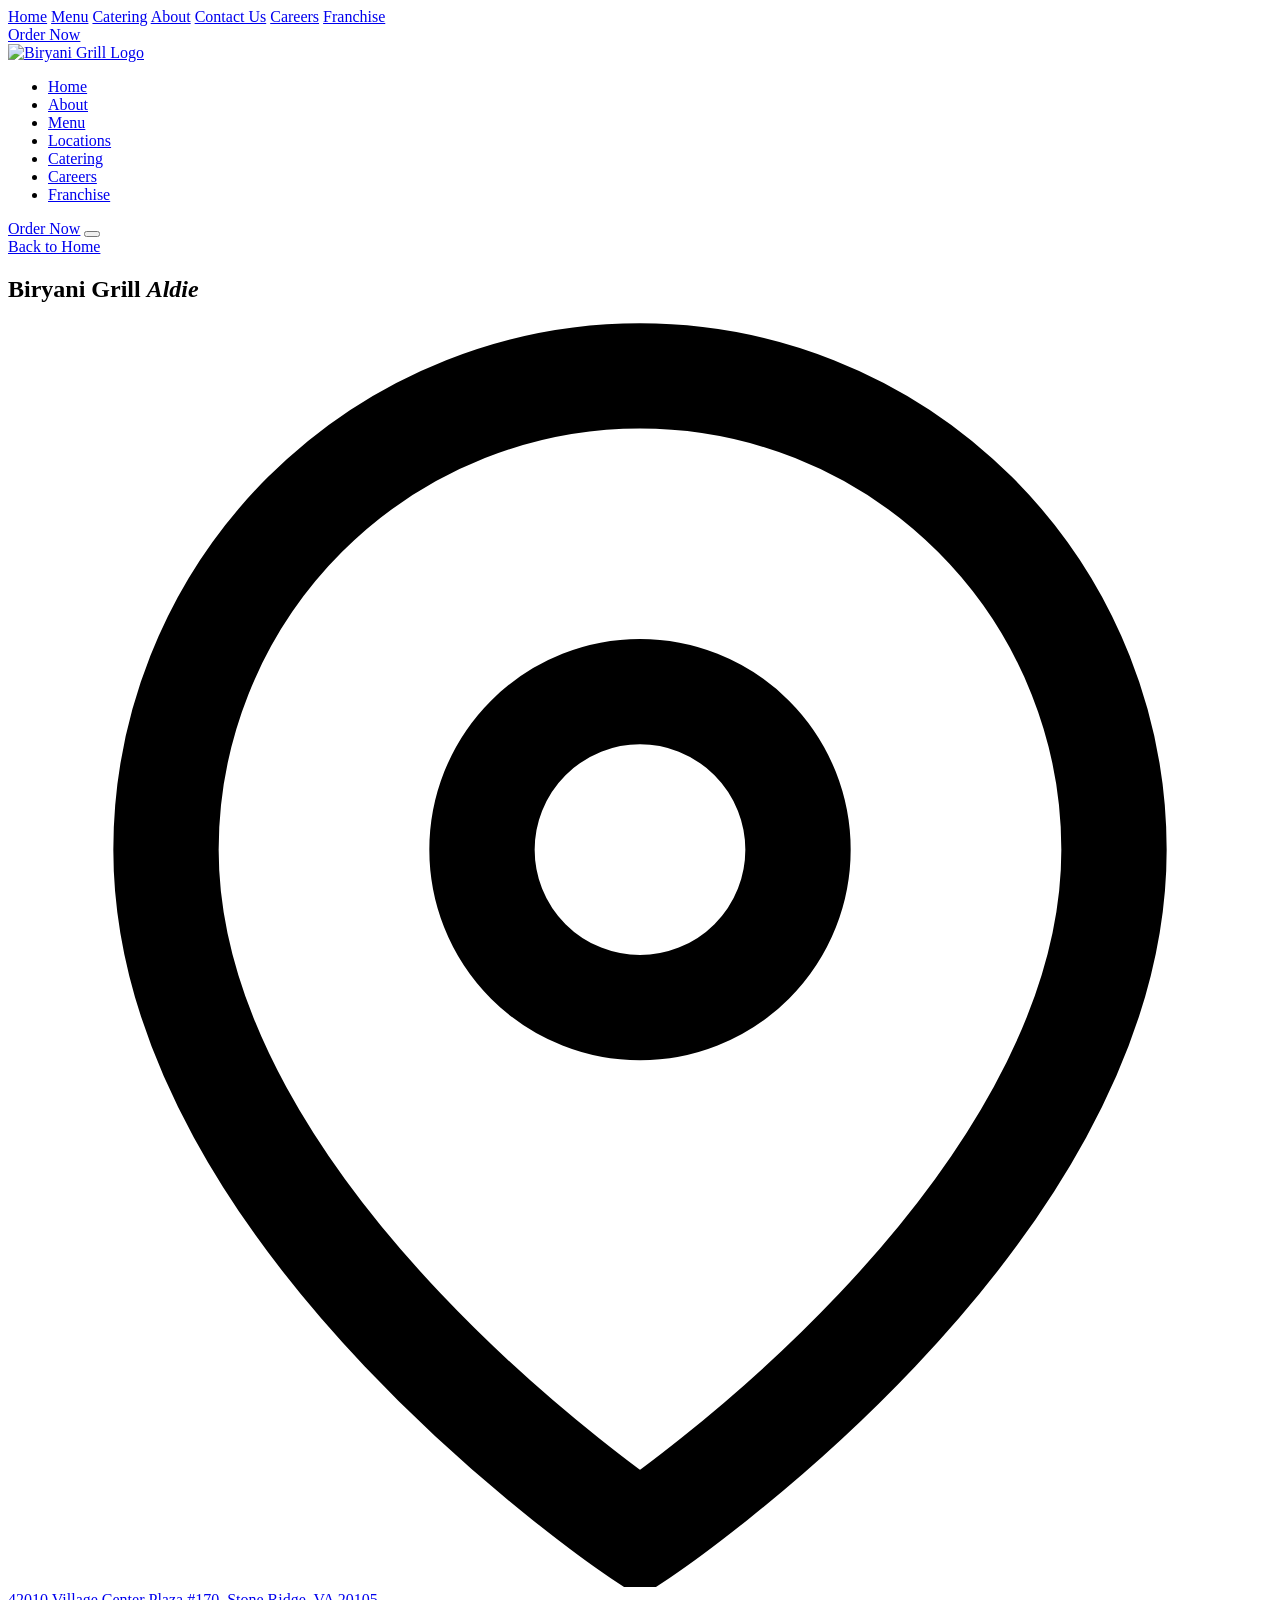
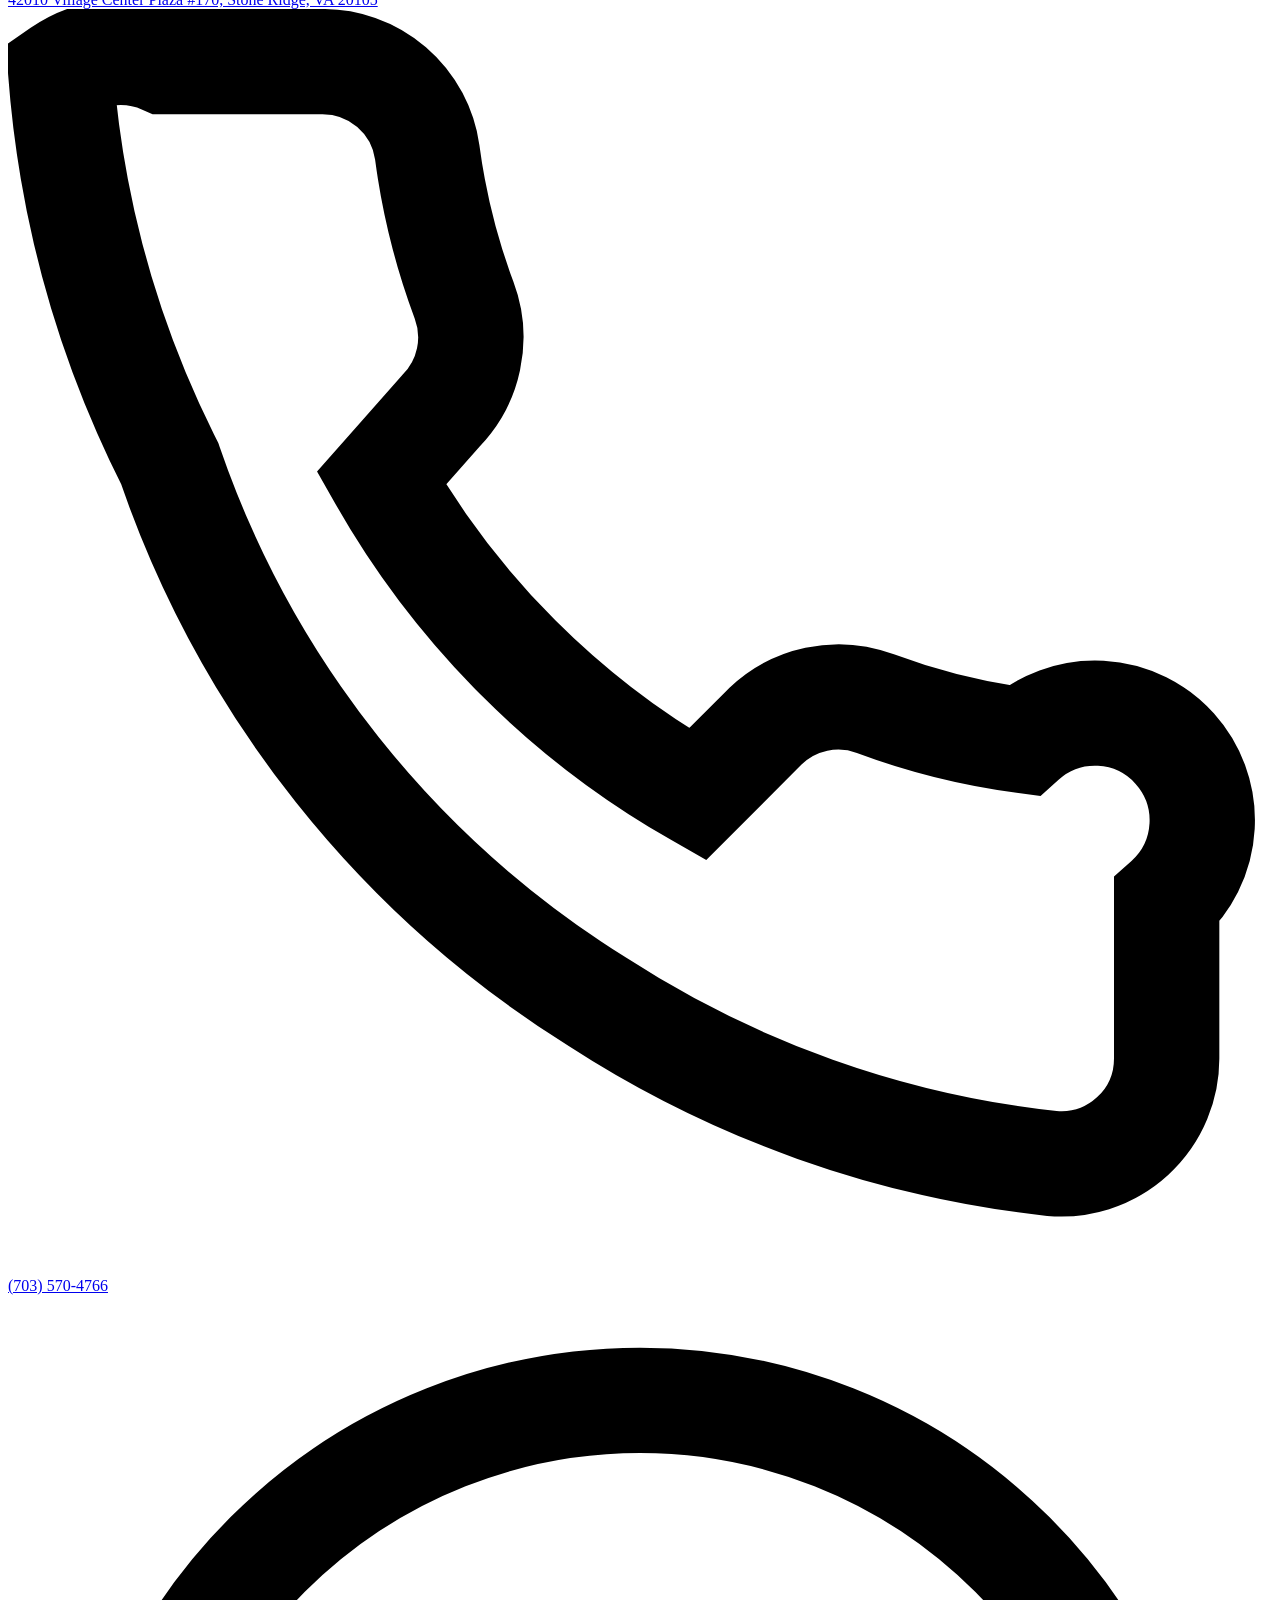
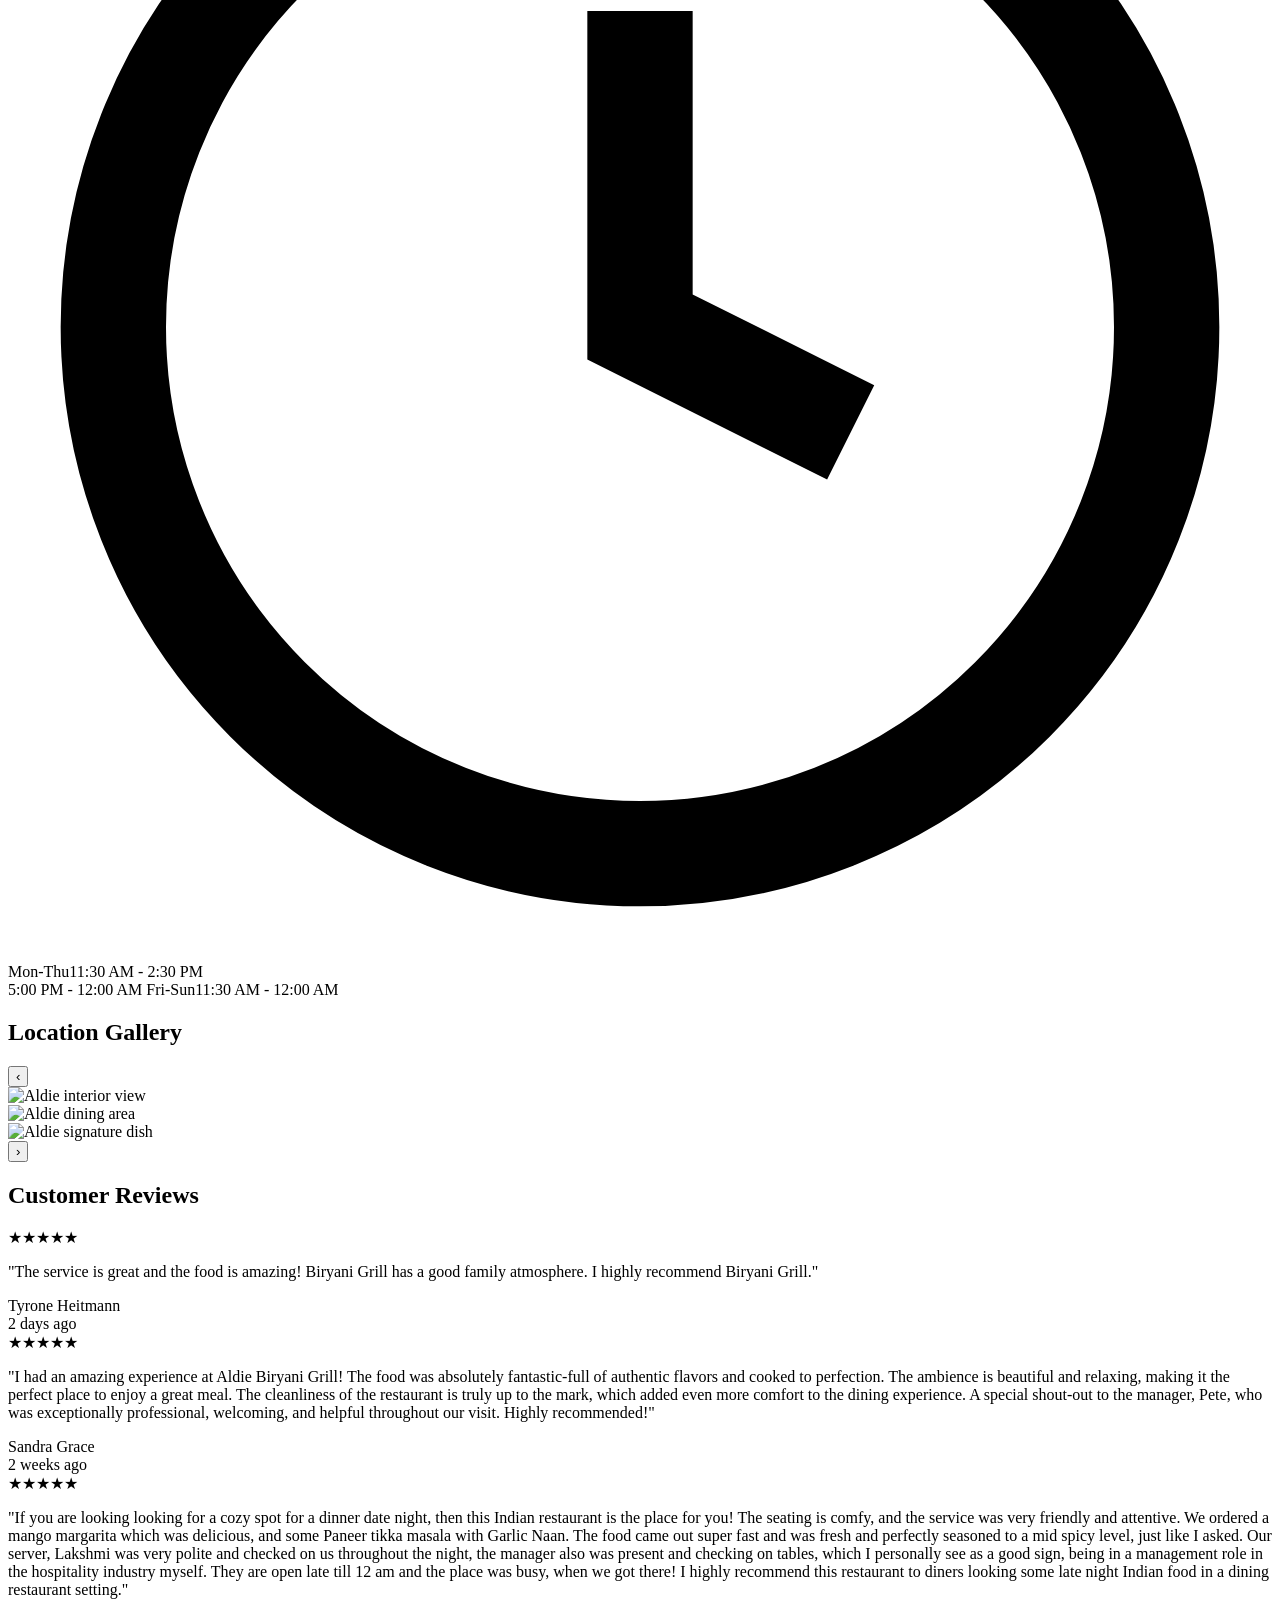
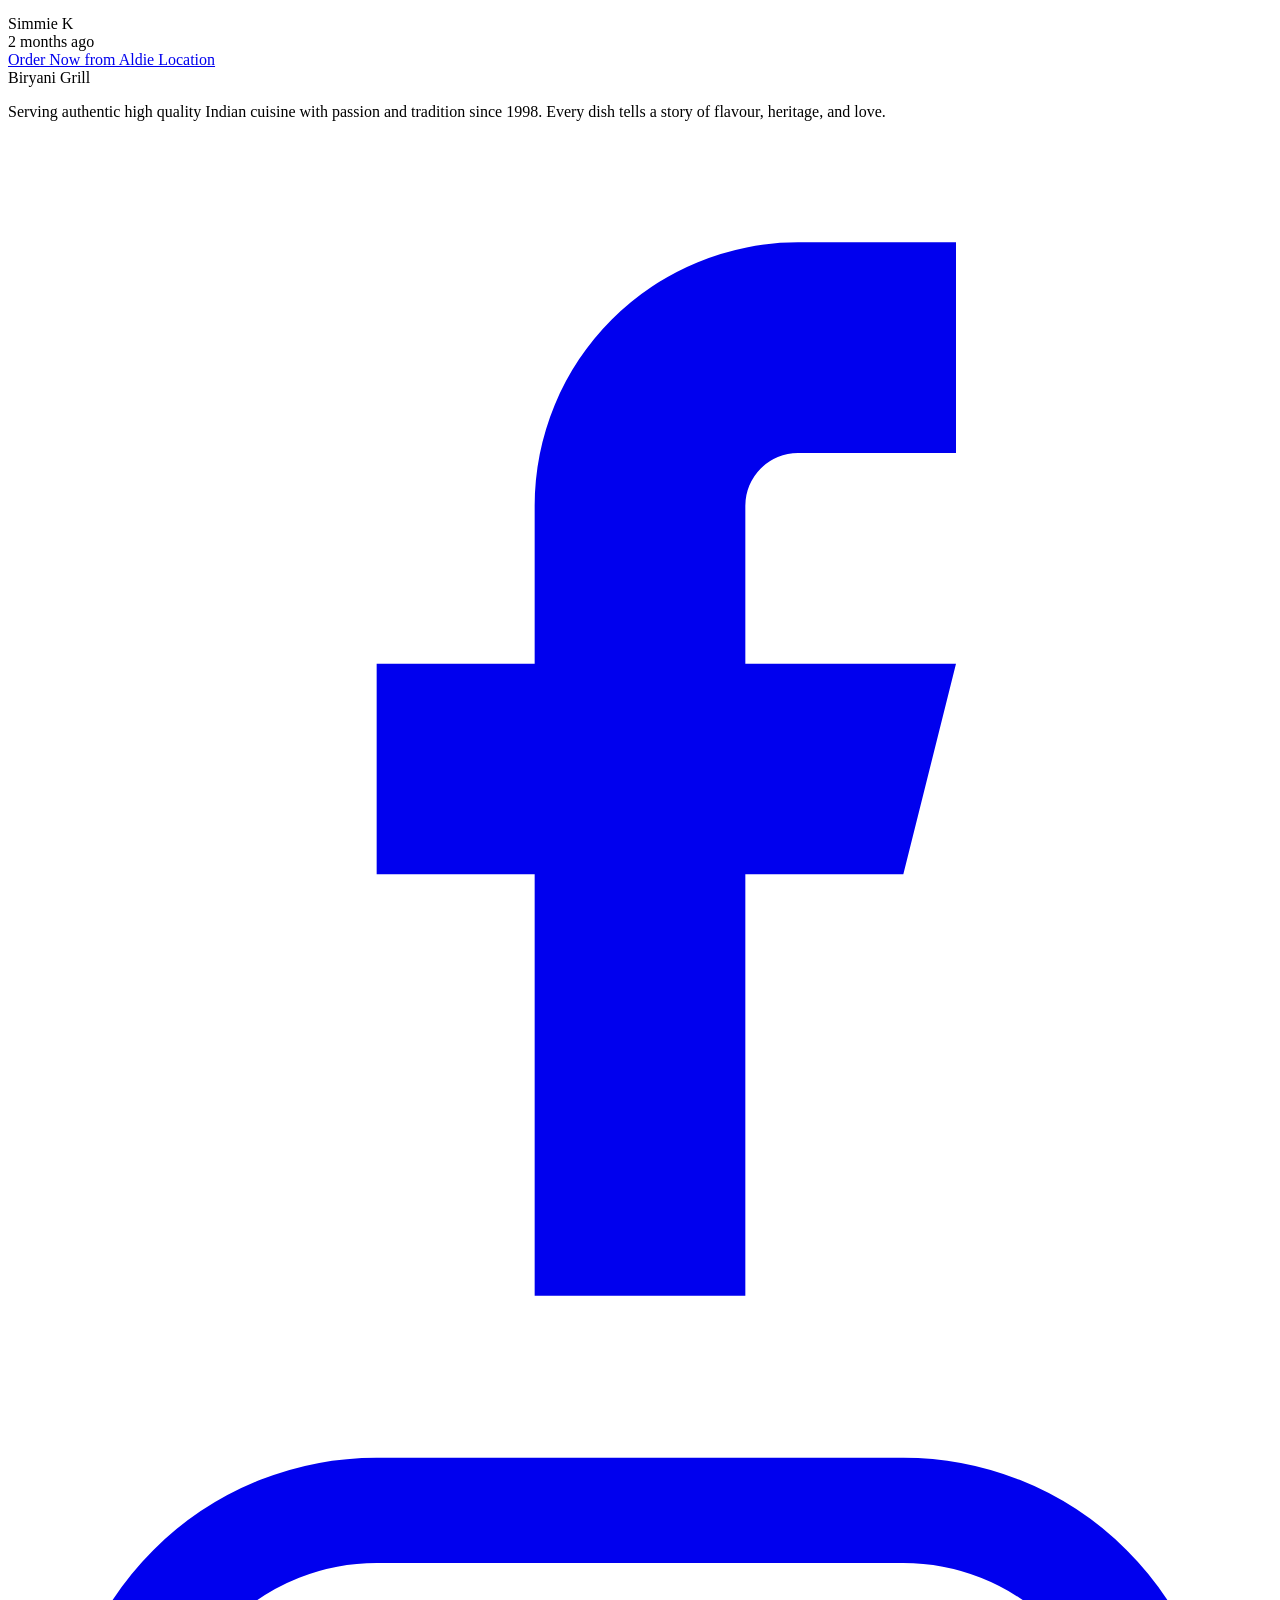
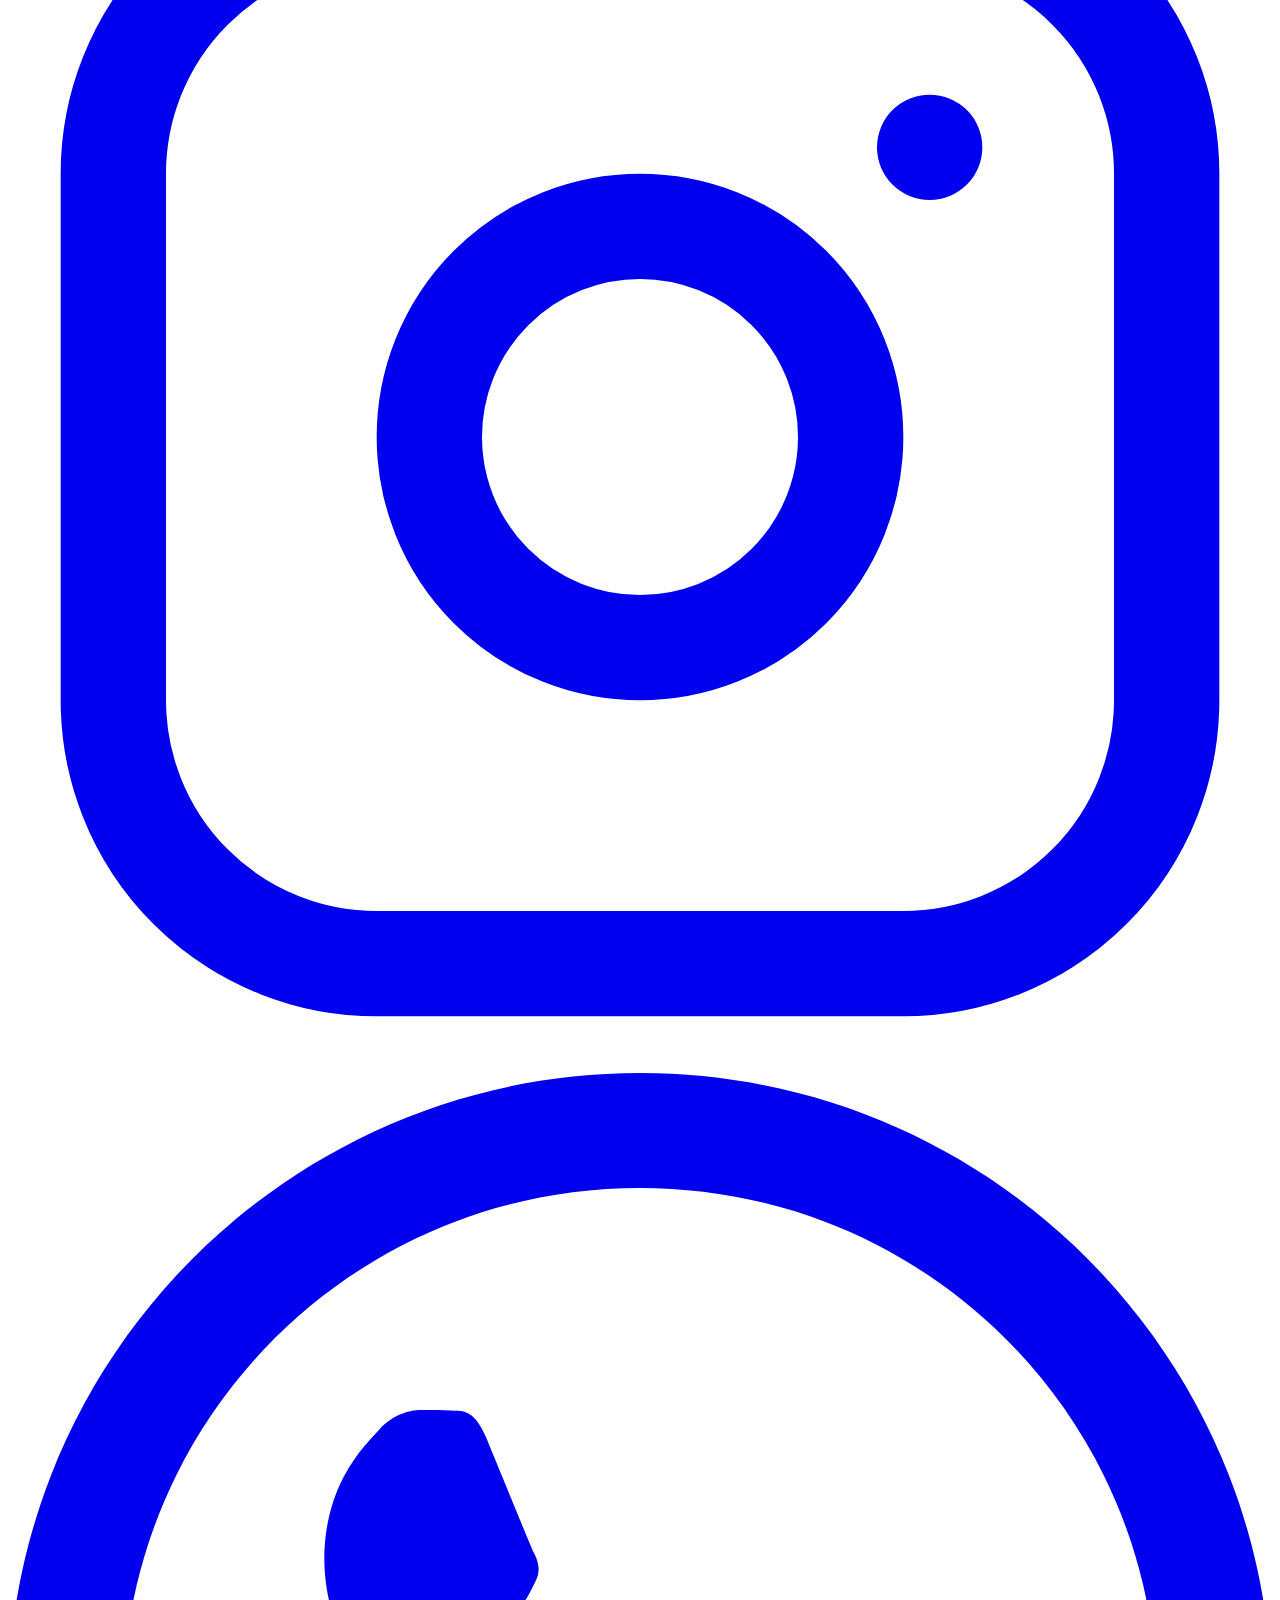
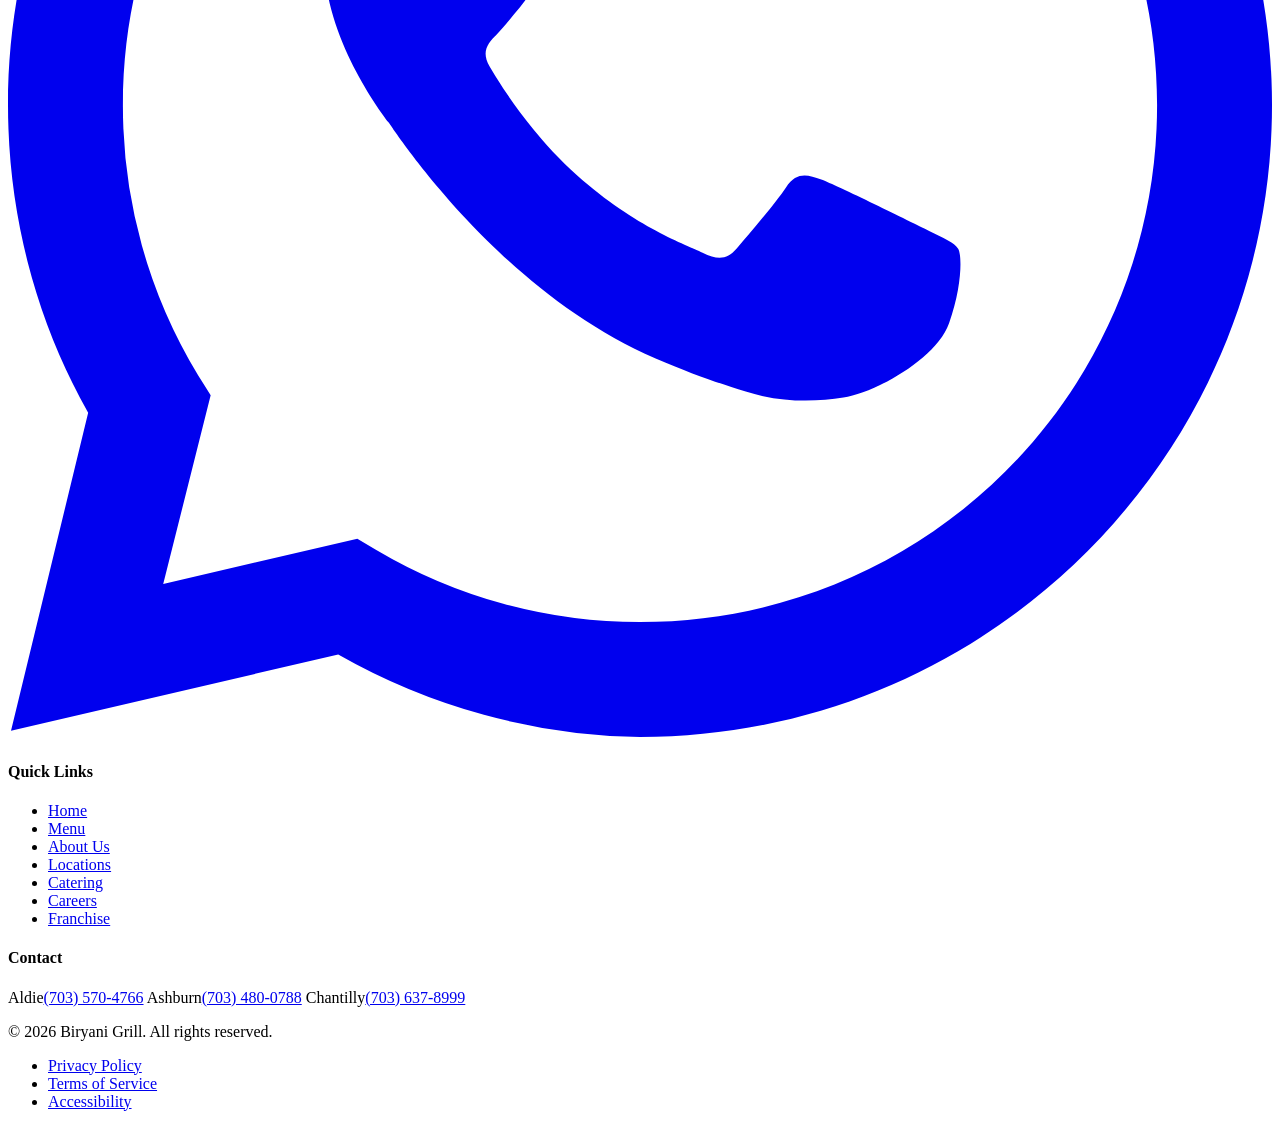
==== commit 84093605: "Refactor HTML files to update stylesheet links from 'styles.css' to 'assets/styles.css' for consiste" ====
--- a/aldie.html
+++ b/aldie.html
@@ -64,14 +64,7 @@
   </script>
 
 <!-- kora:fonts --><!-- /kora:fonts -->
-  <link rel="stylesheet" href="styles.css" />
-  <script src="https://cdn.tailwindcss.com"></script>
-  <script>
-    tailwind.config = {
-      corePlugins: { preflight: false },
-      theme: { extend: {} }
-    }
-  </script>
+  <link rel="stylesheet" href="assets/styles.css" />
 </head>
 
 <body>
